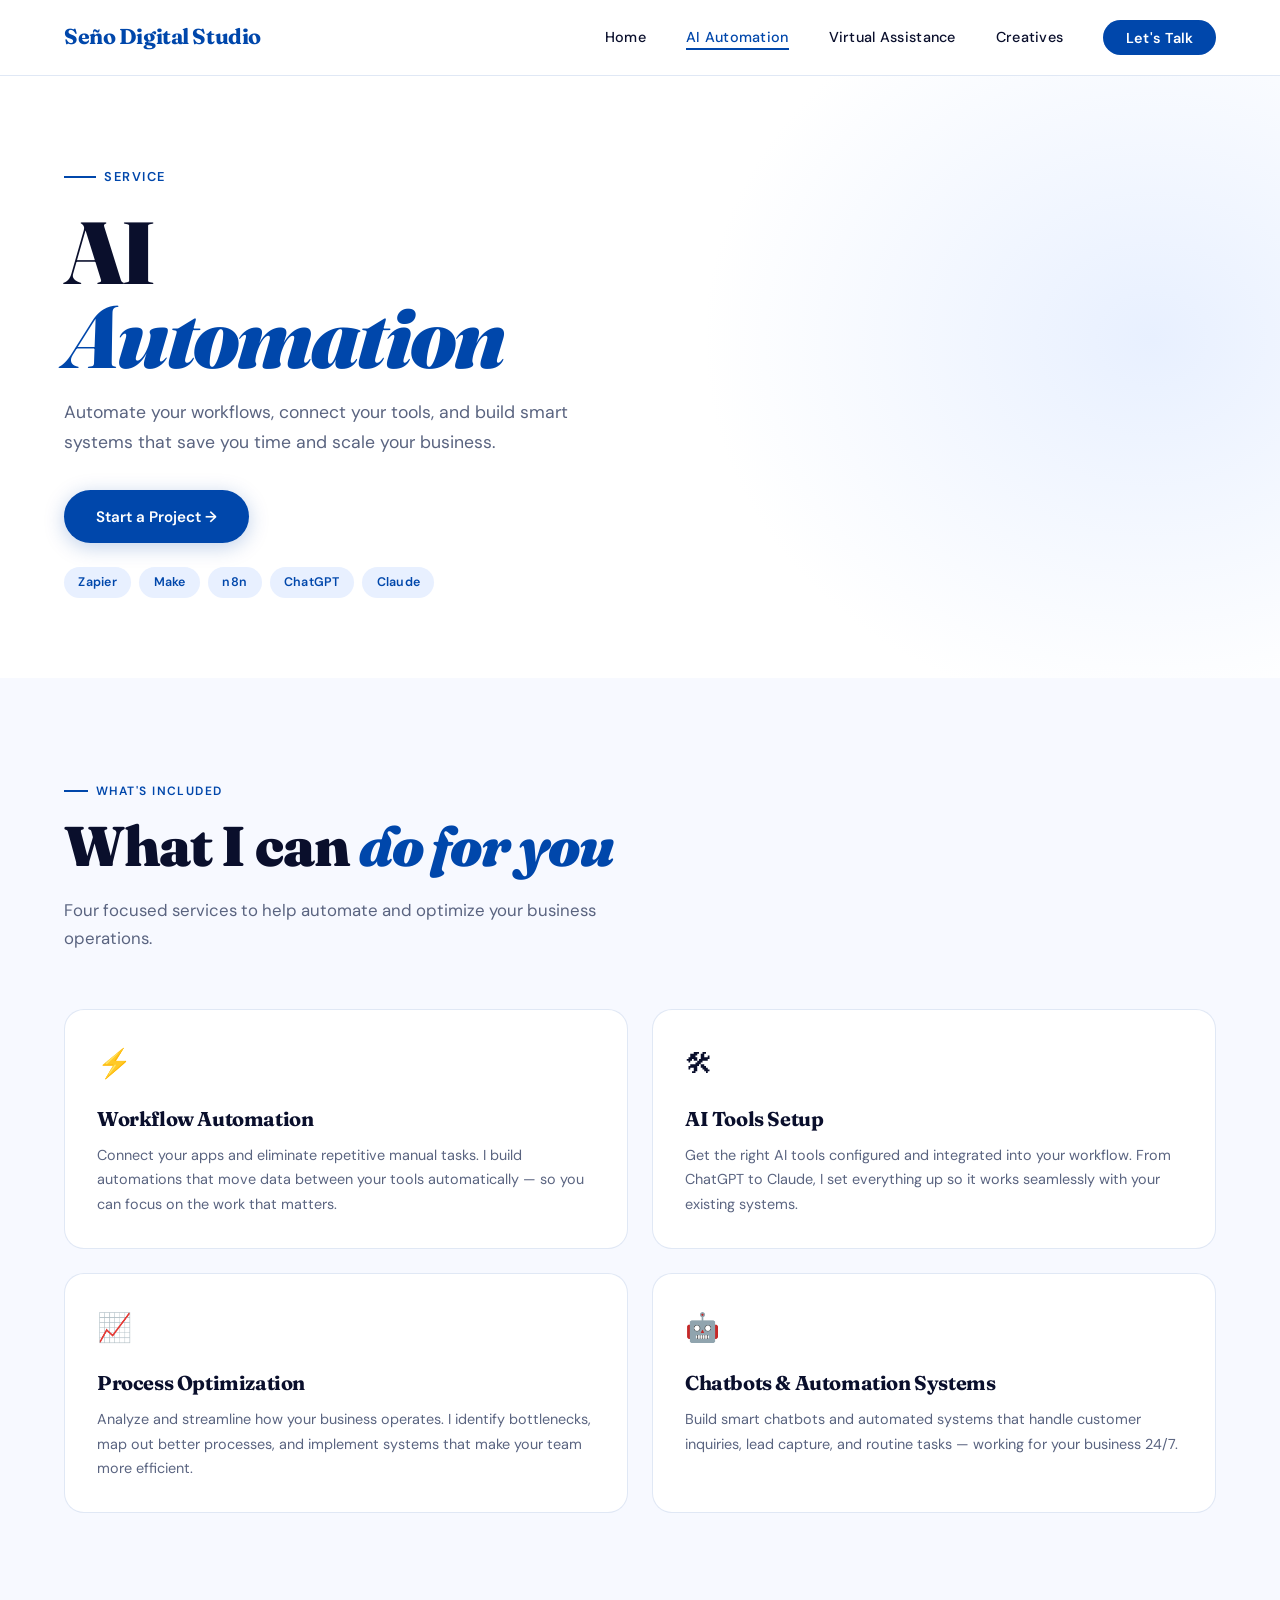
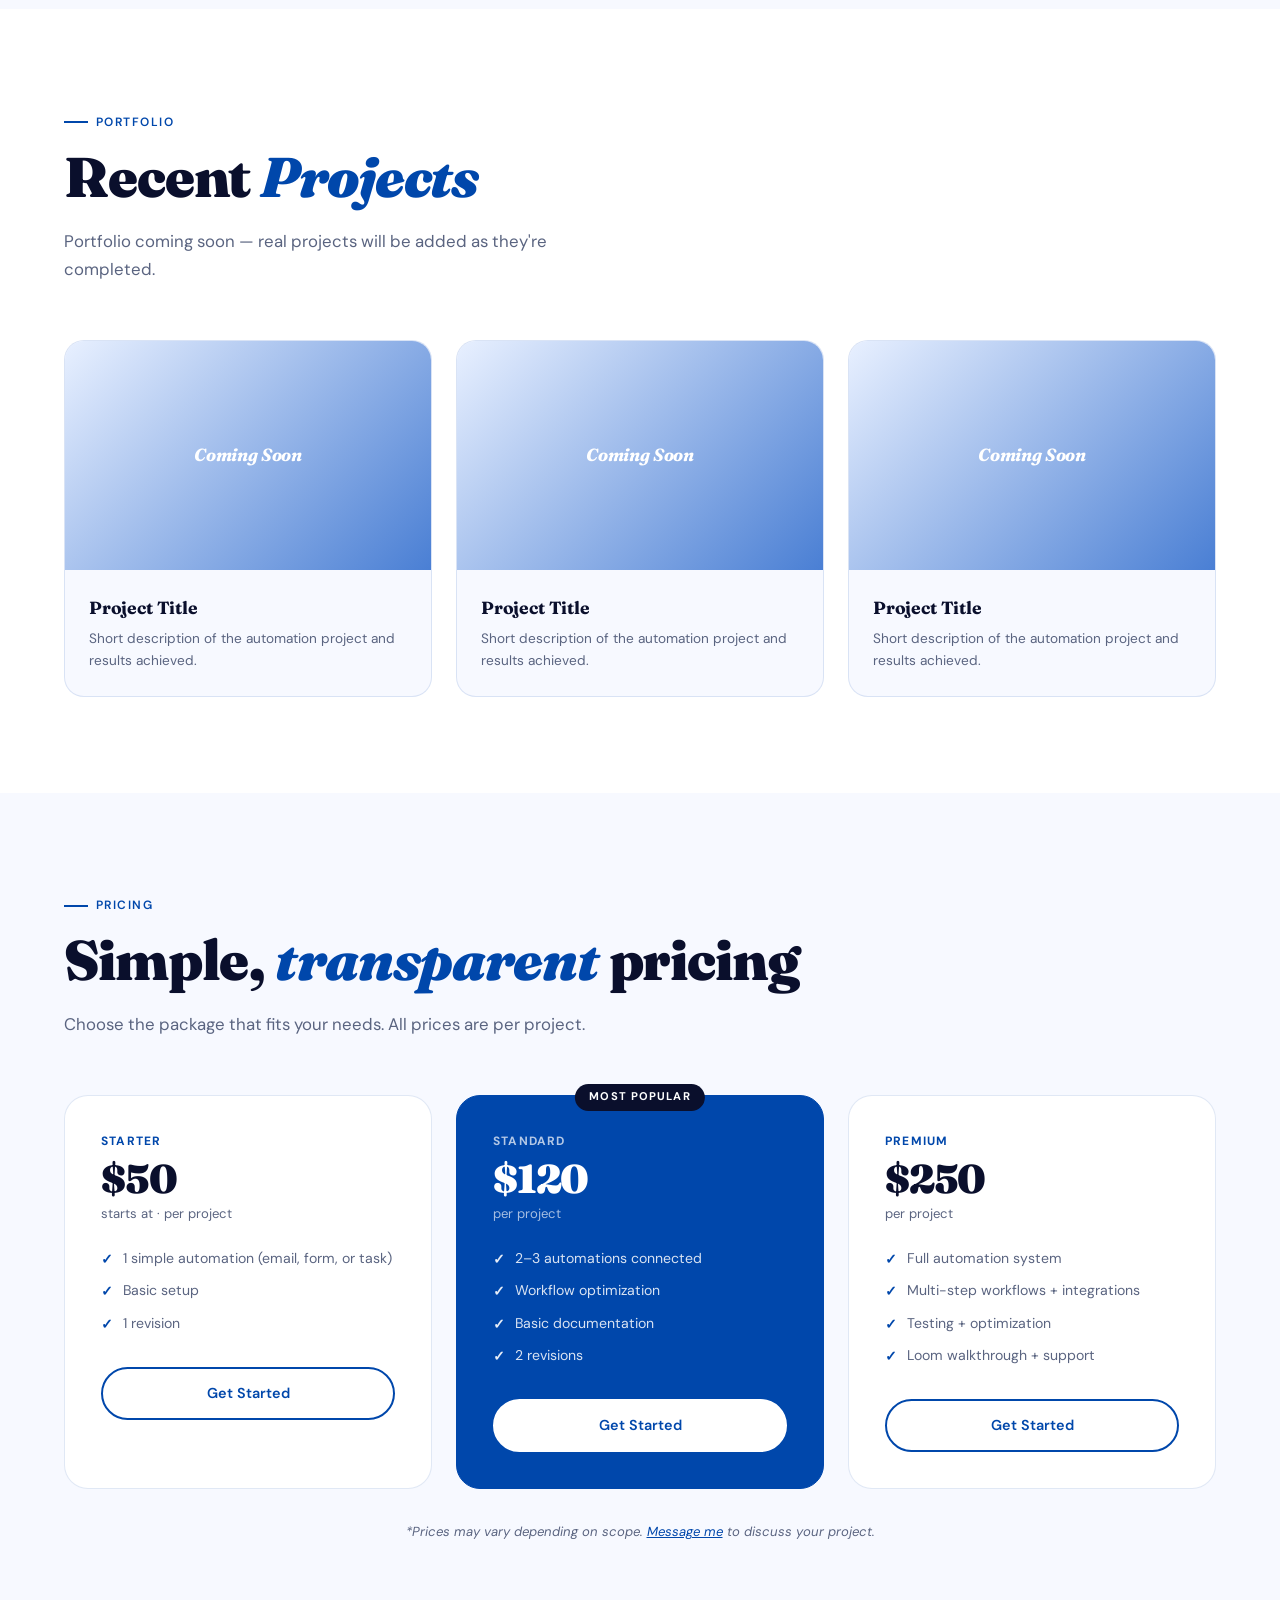
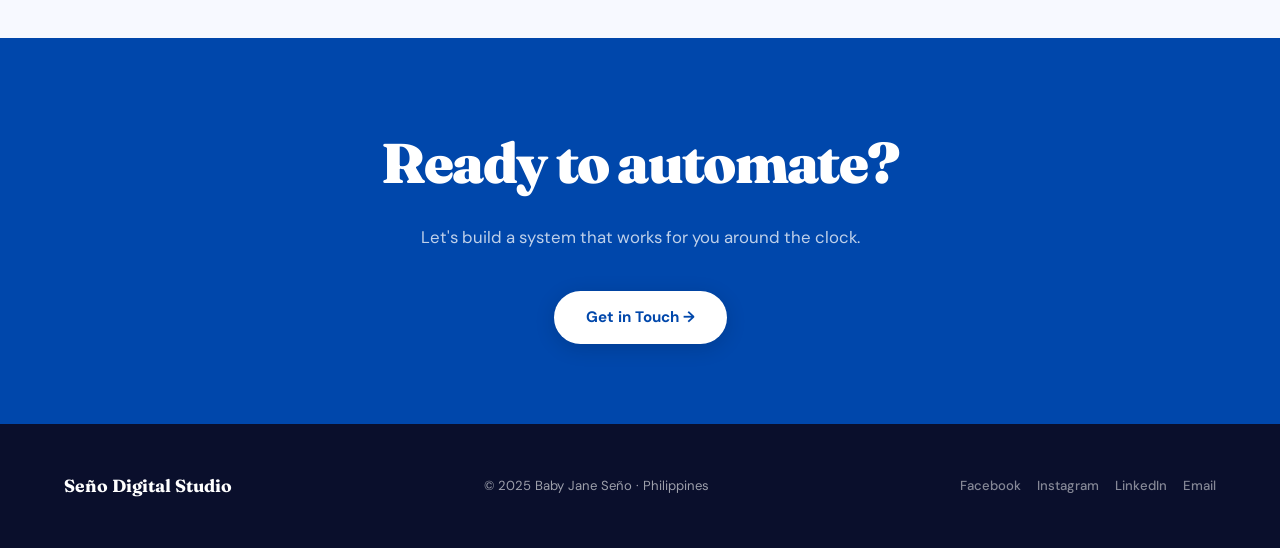
==== ai-automation.html @ 4d5206e4 "Update ai-automation.html" ====
<!DOCTYPE html>
<html lang="en">
<head>
  <meta charset="UTF-8" />
  <meta name="viewport" content="width=device-width, initial-scale=1.0" />
  <title>AI Automation — Seño Digital Studio</title>
  <meta name="description" content="AI Automation services: workflow automation, AI tools setup, process optimization, and chatbots. Starts at $50.">
  <link rel="stylesheet" href="styles.css" />
</head>
<body>

<nav>
  <a href="index.html" class="nav-logo">Seño Digital Studio</a>
  <ul class="nav-links">
    <li><a href="/portfolio/index.html">Home</a></li>
    <li><a href="ai-automation.html">AI Automation</a></li>
    <li><a href="virtual-assistance.html">Virtual Assistance</a></li>
    <li><a href="creatives.html">Creatives</a></li>
    <li><a href="contact.html" class="nav-cta">Let's Talk</a></li>
  </ul>
  <button class="hamburger" aria-label="Menu"><span></span><span></span><span></span></button>
</nav>
<div class="mobile-menu">
  <a href="index.html">Home</a>
  <a href="ai-automation.html">AI Automation</a>
  <a href="virtual-assistance.html">Virtual Assistance</a>
  <a href="creatives.html">Creatives</a>
  <a href="contact.html" class="nav-cta">Let's Talk</a>
</div>

<!-- HERO -->
<section class="page-hero">
  <div class="page-hero-bg"></div>
  <div class="page-hero-content">
    <div class="hero-eyebrow">Service</div>
    <h1>AI<br><em>Automation</em></h1>
    <p>Automate your workflows, connect your tools, and build smart systems that save you time and scale your business.</p>
    <a href="contact.html" class="btn-primary">Start a Project →</a>
    <div class="tool-badges">
      <span class="tool-badge">Zapier</span>
      <span class="tool-badge">Make</span>
      <span class="tool-badge">n8n</span>
      <span class="tool-badge">ChatGPT</span>
      <span class="tool-badge">Claude</span>
    </div>
  </div>
</section>

<!-- SUB-SERVICES -->
<section style="background: var(--off-white);">
  <div class="section-label reveal">What's Included</div>
  <h2 class="section-title reveal">What I can <em>do for you</em></h2>
  <p class="section-sub reveal">Four focused services to help automate and optimize your business operations.</p>
  <div class="sub-services-grid">
    <div class="sub-card reveal" data-delay="0">
      <div class="sub-card-icon">⚡</div>
      <h3>Workflow Automation</h3>
      <p>Connect your apps and eliminate repetitive manual tasks. I build automations that move data between your tools automatically — so you can focus on the work that matters.</p>
    </div>
    <div class="sub-card reveal" data-delay="100">
      <div class="sub-card-icon">🛠</div>
      <h3>AI Tools Setup</h3>
      <p>Get the right AI tools configured and integrated into your workflow. From ChatGPT to Claude, I set everything up so it works seamlessly with your existing systems.</p>
    </div>
    <div class="sub-card reveal" data-delay="150">
      <div class="sub-card-icon">📈</div>
      <h3>Process Optimization</h3>
      <p>Analyze and streamline how your business operates. I identify bottlenecks, map out better processes, and implement systems that make your team more efficient.</p>
    </div>
    <div class="sub-card reveal" data-delay="200">
      <div class="sub-card-icon">🤖</div>
      <h3>Chatbots & Automation Systems</h3>
      <p>Build smart chatbots and automated systems that handle customer inquiries, lead capture, and routine tasks — working for your business 24/7.</p>
    </div>
  </div>
</section>

<!-- PORTFOLIO -->
<section>
  <div class="section-label reveal">Portfolio</div>
  <h2 class="section-title reveal">Recent <em>Projects</em></h2>
  <p class="section-sub reveal">Portfolio coming soon — real projects will be added as they're completed.</p>
  <div class="portfolio-grid">
    <div class="portfolio-card reveal" data-delay="0">
      <div class="portfolio-thumb">Coming Soon</div>
      <div class="portfolio-info">
        <h4>Project Title</h4>
        <p>Short description of the automation project and results achieved.</p>
      </div>
    </div>
    <div class="portfolio-card reveal" data-delay="100">
      <div class="portfolio-thumb">Coming Soon</div>
      <div class="portfolio-info">
        <h4>Project Title</h4>
        <p>Short description of the automation project and results achieved.</p>
      </div>
    </div>
    <div class="portfolio-card reveal" data-delay="200">
      <div class="portfolio-thumb">Coming Soon</div>
      <div class="portfolio-info">
        <h4>Project Title</h4>
        <p>Short description of the automation project and results achieved.</p>
      </div>
    </div>
  </div>
</section>

<!-- PRICING -->
<section class="pricing">
  <div class="section-label reveal">Pricing</div>
  <h2 class="section-title reveal">Simple, <em>transparent</em> pricing</h2>
  <p class="section-sub reveal">Choose the package that fits your needs. All prices are per project.</p>
  <div class="pricing-grid">
    <div class="pricing-card reveal" data-delay="0">
      <div class="pricing-tier">Starter</div>
      <div class="pricing-price">$50</div>
      <div class="pricing-unit">starts at · per project</div>
      <ul class="pricing-features">
        <li>1 simple automation (email, form, or task)</li>
        <li>Basic setup</li>
        <li>1 revision</li>
      </ul>
      <a href="contact.html" class="pricing-cta">Get Started</a>
    </div>
    <div class="pricing-card featured reveal" data-delay="100">
      <div class="pricing-badge">Most Popular</div>
      <div class="pricing-tier">Standard</div>
      <div class="pricing-price">$120</div>
      <div class="pricing-unit">per project</div>
      <ul class="pricing-features">
        <li>2–3 automations connected</li>
        <li>Workflow optimization</li>
        <li>Basic documentation</li>
        <li>2 revisions</li>
      </ul>
      <a href="contact.html" class="pricing-cta">Get Started</a>
    </div>
    <div class="pricing-card reveal" data-delay="200">
      <div class="pricing-tier">Premium</div>
      <div class="pricing-price">$250</div>
      <div class="pricing-unit">per project</div>
      <ul class="pricing-features">
        <li>Full automation system</li>
        <li>Multi-step workflows + integrations</li>
        <li>Testing + optimization</li>
        <li>Loom walkthrough + support</li>
      </ul>
      <a href="contact.html" class="pricing-cta">Get Started</a>
    </div>
  </div>
  <p class="pricing-note">*Prices may vary depending on scope. <a href="contact.html" style="color:var(--cobalt);">Message me</a> to discuss your project.</p>
</section>

<!-- CTA -->
<div class="cta-band">
  <h2>Ready to automate?</h2>
  <p>Let's build a system that works for you around the clock.</p>
  <a href="contact.html" class="btn-white">Get in Touch →</a>
</div>

<footer>
  <a href="index.html" class="footer-logo">Seño Digital Studio</a>
  <span class="footer-copy">© 2025 Baby Jane Seño · Philippines</span>
  <div class="footer-socials">
    <a href="https://www.facebook.com/profile.php?id=61582298600298" target="_blank">Facebook</a>
    <a href="https://www.instagram.com/enaj.freelancer" target="_blank">Instagram</a>
    <a href="https://www.linkedin.com/in/babyjaneseno" target="_blank">LinkedIn</a>
    <a href="mailto:enaj.freelance@gmail.com">Email</a>
  </div>
</footer>

<script src="main.js"></script>
</body>
</html>
---- styles.css ----
@import url('https://fonts.googleapis.com/css2?family=Fraunces:ital,opsz,wght@0,9..144,300;0,9..144,700;0,9..144,900;1,9..144,300;1,9..144,700&family=DM+Sans:wght@300;400;500;600&display=swap');

:root {
  --cobalt: #0047AB;
  --cobalt-dark: #003380;
  --cobalt-deeper: #002060;
  --cobalt-light: #e8f0ff;
  --cobalt-mid: #4a7fd4;
  --white: #ffffff;
  --off-white: #f7f9ff;
  --text-dark: #0a0f2c;
  --text-muted: #5a6480;
  --border: rgba(0, 71, 171, 0.12);
  --font-heading: 'Fraunces', serif;
  --font-body: 'DM Sans', sans-serif;
  --transition: 0.3s cubic-bezier(0.4, 0, 0.2, 1);
  --shadow: 0 4px 24px rgba(0, 71, 171, 0.10);
  --shadow-hover: 0 12px 40px rgba(0, 71, 171, 0.18);
}

*, *::before, *::after { box-sizing: border-box; margin: 0; padding: 0; }

html { scroll-behavior: smooth; }

body {
  font-family: var(--font-body);
  background: var(--white);
  color: var(--text-dark);
  line-height: 1.6;
  overflow-x: hidden;
}

/* ── NAV ── */
nav {
  position: fixed;
  top: 0; left: 0; right: 0;
  z-index: 100;
  display: flex;
  align-items: center;
  justify-content: space-between;
  padding: 1.25rem 5%;
  background: rgba(255,255,255,0.92);
  backdrop-filter: blur(12px);
  border-bottom: 1px solid var(--border);
  transition: var(--transition);
}

.nav-logo {
  font-family: var(--font-heading);
  font-size: 1.35rem;
  font-weight: 700;
  color: var(--cobalt);
  text-decoration: none;
  letter-spacing: -0.02em;
}

.nav-links {
  display: flex;
  gap: 2.5rem;
  list-style: none;
}

.nav-links a {
  font-size: 0.9rem;
  font-weight: 500;
  color: var(--text-dark);
  text-decoration: none;
  letter-spacing: 0.02em;
  transition: color var(--transition);
  position: relative;
}

.nav-links a::after {
  content: '';
  position: absolute;
  bottom: -4px; left: 0;
  width: 0; height: 2px;
  background: var(--cobalt);
  transition: width var(--transition);
}

.nav-links a:hover { color: var(--cobalt); }
.nav-links a:hover::after { width: 100%; }
.nav-links a.active { color: var(--cobalt); }
.nav-links a.active::after { width: 100%; }

.nav-cta {
  background: var(--cobalt);
  color: var(--white) !important;
  padding: 0.55rem 1.4rem;
  border-radius: 100px;
  font-weight: 600 !important;
  transition: background var(--transition), transform var(--transition) !important;
}
.nav-cta::after { display: none !important; }
.nav-cta:hover { background: var(--cobalt-dark) !important; transform: translateY(-1px); }

/* Hamburger */
.hamburger {
  display: none;
  flex-direction: column;
  gap: 5px;
  cursor: pointer;
  padding: 4px;
  background: none;
  border: none;
}
.hamburger span {
  display: block;
  width: 24px; height: 2px;
  background: var(--text-dark);
  border-radius: 2px;
  transition: var(--transition);
}
.hamburger.open span:nth-child(1) { transform: translateY(7px) rotate(45deg); }
.hamburger.open span:nth-child(2) { opacity: 0; }
.hamburger.open span:nth-child(3) { transform: translateY(-7px) rotate(-45deg); }

.mobile-menu {
  display: none;
  position: fixed;
  top: 72px; left: 0; right: 0;
  background: var(--white);
  border-bottom: 1px solid var(--border);
  padding: 1.5rem 5%;
  z-index: 99;
  flex-direction: column;
  gap: 1.25rem;
}
.mobile-menu.open { display: flex; }
.mobile-menu a {
  font-size: 1.05rem;
  font-weight: 500;
  color: var(--text-dark);
  text-decoration: none;
  padding: 0.5rem 0;
  border-bottom: 1px solid var(--border);
  transition: color var(--transition);
}
.mobile-menu a:hover { color: var(--cobalt); }
.mobile-menu a.nav-cta {
  background: var(--cobalt);
  color: var(--white);
  text-align: center;
  padding: 0.75rem;
  border-radius: 100px;
  border: none;
}

/* ── HERO ── */
.hero {
  min-height: 100vh;
  display: flex;
  align-items: center;
  padding: 8rem 5% 5rem;
  position: relative;
  overflow: hidden;
  background: var(--white);
}

.hero-bg {
  position: absolute;
  inset: 0;
  background:
    radial-gradient(ellipse 60% 50% at 80% 50%, var(--cobalt-light) 0%, transparent 70%),
    radial-gradient(ellipse 30% 40% at 10% 80%, rgba(0,71,171,0.06) 0%, transparent 60%);
  pointer-events: none;
}

.hero-content { position: relative; max-width: 780px; }

.hero-eyebrow {
  display: inline-flex;
  align-items: center;
  gap: 0.5rem;
  font-size: 0.8rem;
  font-weight: 600;
  letter-spacing: 0.12em;
  text-transform: uppercase;
  color: var(--cobalt);
  margin-bottom: 1.5rem;
}

.hero-eyebrow::before {
  content: '';
  display: block;
  width: 32px; height: 2px;
  background: var(--cobalt);
}

.hero h1 {
  font-family: var(--font-heading);
  font-size: clamp(3.2rem, 8vw, 6.5rem);
  font-weight: 900;
  line-height: 0.95;
  letter-spacing: -0.03em;
  color: var(--text-dark);
  margin-bottom: 1.5rem;
}

.hero h1 em {
  font-style: italic;
  color: var(--cobalt);
}

.hero-sub {
  font-size: clamp(1rem, 2vw, 1.2rem);
  color: var(--text-muted);
  max-width: 520px;
  margin-bottom: 2.5rem;
  line-height: 1.7;
  font-weight: 400;
}

.hero-actions { display: flex; gap: 1rem; flex-wrap: wrap; }

.btn-primary {
  display: inline-flex;
  align-items: center;
  gap: 0.5rem;
  background: var(--cobalt);
  color: var(--white);
  padding: 0.9rem 2rem;
  border-radius: 100px;
  font-weight: 600;
  font-size: 0.95rem;
  text-decoration: none;
  transition: background var(--transition), transform var(--transition), box-shadow var(--transition);
  box-shadow: 0 4px 20px rgba(0,71,171,0.25);
}
.btn-primary:hover { background: var(--cobalt-dark); transform: translateY(-2px); box-shadow: 0 8px 30px rgba(0,71,171,0.35); }

.btn-secondary {
  display: inline-flex;
  align-items: center;
  gap: 0.5rem;
  background: transparent;
  color: var(--cobalt);
  padding: 0.9rem 2rem;
  border-radius: 100px;
  font-weight: 600;
  font-size: 0.95rem;
  text-decoration: none;
  border: 2px solid var(--cobalt);
  transition: background var(--transition), color var(--transition), transform var(--transition);
}
.btn-secondary:hover { background: var(--cobalt); color: var(--white); transform: translateY(-2px); }

/* ── SECTIONS ── */
section { padding: 6rem 5%; }

.section-label {
  display: inline-flex;
  align-items: center;
  gap: 0.5rem;
  font-size: 0.75rem;
  font-weight: 600;
  letter-spacing: 0.12em;
  text-transform: uppercase;
  color: var(--cobalt);
  margin-bottom: 1rem;
}
.section-label::before {
  content: '';
  display: block;
  width: 24px; height: 2px;
  background: var(--cobalt);
}

.section-title {
  font-family: var(--font-heading);
  font-size: clamp(2rem, 5vw, 3.5rem);
  font-weight: 900;
  line-height: 1.05;
  letter-spacing: -0.02em;
  color: var(--text-dark);
  margin-bottom: 1.25rem;
}

.section-title em { font-style: italic; color: var(--cobalt); }

.section-sub {
  font-size: 1.05rem;
  color: var(--text-muted);
  max-width: 560px;
  line-height: 1.7;
  margin-bottom: 3.5rem;
}

/* ── ABOUT ── */
.about { background: var(--off-white); }

.about-grid {
  display: grid;
  grid-template-columns: 1fr 1.5fr;
  gap: 5rem;
  align-items: center;
}

.about-photo {
  position: relative;
}

.about-photo-frame {
  width: 100%;
  aspect-ratio: 3/4;
  background: var(--cobalt-light);
  border-radius: 2rem;
  overflow: hidden;
  position: relative;
}

.about-photo-frame img {
  width: 100%; height: 100%;
  object-fit: cover;
}

.about-photo-placeholder {
  width: 100%; height: 100%;
  display: flex;
  flex-direction: column;
  align-items: center;
  justify-content: center;
  color: var(--cobalt);
  gap: 1rem;
}

.about-photo-placeholder svg { opacity: 0.4; }

.about-photo-accent {
  position: absolute;
  bottom: -1.5rem; right: -1.5rem;
  width: 120px; height: 120px;
  background: var(--cobalt);
  border-radius: 1.5rem;
  display: flex;
  align-items: center;
  justify-content: center;
  color: var(--white);
  font-family: var(--font-heading);
  font-size: 0.8rem;
  font-weight: 700;
  text-align: center;
  line-height: 1.3;
  padding: 1rem;
}

.about-bio {
  font-size: 1.05rem;
  color: var(--text-muted);
  line-height: 1.8;
  margin-bottom: 2rem;
}

.about-tags {
  display: flex;
  flex-wrap: wrap;
  gap: 0.6rem;
  margin-bottom: 2.5rem;
}

.tag {
  background: var(--white);
  border: 1px solid var(--border);
  color: var(--cobalt);
  font-size: 0.8rem;
  font-weight: 600;
  padding: 0.4rem 1rem;
  border-radius: 100px;
  letter-spacing: 0.02em;
}

.about-location {
  display: flex;
  align-items: center;
  gap: 0.5rem;
  font-size: 0.9rem;
  color: var(--text-muted);
  font-weight: 500;
}

/* ── SERVICES ── */
.services-grid {
  display: grid;
  grid-template-columns: repeat(3, 1fr);
  gap: 2rem;
}

.service-card {
  background: var(--white);
  border: 1px solid var(--border);
  border-radius: 1.5rem;
  padding: 2.5rem;
  text-decoration: none;
  color: inherit;
  transition: transform var(--transition), box-shadow var(--transition), border-color var(--transition);
  position: relative;
  overflow: hidden;
  display: block;
}

.service-card::before {
  content: '';
  position: absolute;
  top: 0; left: 0; right: 0;
  height: 4px;
  background: var(--cobalt);
  transform: scaleX(0);
  transform-origin: left;
  transition: transform var(--transition);
}

.service-card:hover {
  transform: translateY(-6px);
  box-shadow: var(--shadow-hover);
  border-color: rgba(0,71,171,0.2);
}

.service-card:hover::before { transform: scaleX(1); }

.service-icon {
  width: 56px; height: 56px;
  background: var(--cobalt-light);
  border-radius: 1rem;
  display: flex;
  align-items: center;
  justify-content: center;
  margin-bottom: 1.5rem;
  font-size: 1.5rem;
}

.service-card h3 {
  font-family: var(--font-heading);
  font-size: 1.5rem;
  font-weight: 700;
  color: var(--text-dark);
  margin-bottom: 0.75rem;
  letter-spacing: -0.02em;
}

.service-card p {
  font-size: 0.92rem;
  color: var(--text-muted);
  line-height: 1.7;
  margin-bottom: 1.5rem;
}

.service-sub-tags {
  display: flex;
  flex-wrap: wrap;
  gap: 0.4rem;
  margin-bottom: 1.5rem;
}

.sub-tag {
  background: var(--off-white);
  color: var(--text-muted);
  font-size: 0.75rem;
  font-weight: 500;
  padding: 0.3rem 0.75rem;
  border-radius: 100px;
  border: 1px solid var(--border);
}

.service-link {
  display: inline-flex;
  align-items: center;
  gap: 0.4rem;
  color: var(--cobalt);
  font-weight: 600;
  font-size: 0.9rem;
  transition: gap var(--transition);
}
.service-card:hover .service-link { gap: 0.75rem; }

/* ── TOOLS ── */
.tools { background: var(--off-white); }

.tools-marquee-wrapper {
  overflow: hidden;
  position: relative;
  padding: 1rem 0;
}

.tools-marquee-wrapper::before,
.tools-marquee-wrapper::after {
  content: '';
  position: absolute;
  top: 0; bottom: 0;
  width: 100px;
  z-index: 2;
}
.tools-marquee-wrapper::before { left: 0; background: linear-gradient(to right, var(--off-white), transparent); }
.tools-marquee-wrapper::after { right: 0; background: linear-gradient(to left, var(--off-white), transparent); }

.tools-marquee {
  display: flex;
  gap: 1.5rem;
  animation: marquee 30s linear infinite;
  width: max-content;
}

.tools-marquee:hover { animation-play-state: paused; }

@keyframes marquee {
  from { transform: translateX(0); }
  to { transform: translateX(-50%); }
}

.tool-pill {
  display: flex;
  align-items: center;
  gap: 0.5rem;
  background: var(--white);
  border: 1px solid var(--border);
  border-radius: 100px;
  padding: 0.6rem 1.25rem;
  font-size: 0.85rem;
  font-weight: 600;
  color: var(--text-dark);
  white-space: nowrap;
  transition: border-color var(--transition), color var(--transition);
}

/* ── PORTFOLIO ── */
.portfolio-grid {
  display: grid;
  grid-template-columns: repeat(3, 1fr);
  gap: 1.5rem;
}

.portfolio-card {
  background: var(--off-white);
  border: 1px solid var(--border);
  border-radius: 1.25rem;
  overflow: hidden;
  transition: transform var(--transition), box-shadow var(--transition);
}

.portfolio-card:hover { transform: translateY(-4px); box-shadow: var(--shadow-hover); }

.portfolio-thumb {
  aspect-ratio: 16/10;
  background: linear-gradient(135deg, var(--cobalt-light), var(--cobalt-mid));
  display: flex;
  align-items: center;
  justify-content: center;
  color: var(--white);
  font-family: var(--font-heading);
  font-size: 1.1rem;
  font-style: italic;
  font-weight: 700;
  letter-spacing: -0.01em;
}

.portfolio-info { padding: 1.5rem; }

.portfolio-info h4 {
  font-family: var(--font-heading);
  font-size: 1.1rem;
  font-weight: 700;
  margin-bottom: 0.4rem;
  letter-spacing: -0.01em;
}

.portfolio-info p {
  font-size: 0.85rem;
  color: var(--text-muted);
  line-height: 1.6;
}

/* ── PRICING ── */
.pricing { background: var(--off-white); }

.pricing-grid {
  display: grid;
  grid-template-columns: repeat(3, 1fr);
  gap: 1.5rem;
}

.pricing-card {
  background: var(--white);
  border: 1px solid var(--border);
  border-radius: 1.5rem;
  padding: 2.25rem;
  position: relative;
  transition: transform var(--transition), box-shadow var(--transition);
}

.pricing-card:hover { transform: translateY(-4px); box-shadow: var(--shadow-hover); }

.pricing-card.featured {
  background: var(--cobalt);
  border-color: var(--cobalt);
  color: var(--white);
}

.pricing-badge {
  position: absolute;
  top: -12px; left: 50%;
  transform: translateX(-50%);
  background: var(--text-dark);
  color: var(--white);
  font-size: 0.7rem;
  font-weight: 700;
  letter-spacing: 0.1em;
  text-transform: uppercase;
  padding: 0.3rem 0.9rem;
  border-radius: 100px;
}

.pricing-tier {
  font-size: 0.75rem;
  font-weight: 700;
  letter-spacing: 0.1em;
  text-transform: uppercase;
  color: var(--cobalt);
  margin-bottom: 0.5rem;
}

.pricing-card.featured .pricing-tier { color: rgba(255,255,255,0.7); }

.pricing-price {
  font-family: var(--font-heading);
  font-size: 2.5rem;
  font-weight: 900;
  letter-spacing: -0.03em;
  color: var(--text-dark);
  margin-bottom: 0.25rem;
  line-height: 1;
}

.pricing-card.featured .pricing-price { color: var(--white); }

.pricing-unit {
  font-size: 0.82rem;
  color: var(--text-muted);
  margin-bottom: 1.5rem;
}

.pricing-card.featured .pricing-unit { color: rgba(255,255,255,0.65); }

.pricing-features {
  list-style: none;
  display: flex;
  flex-direction: column;
  gap: 0.65rem;
  margin-bottom: 2rem;
}

.pricing-features li {
  display: flex;
  align-items: flex-start;
  gap: 0.6rem;
  font-size: 0.88rem;
  color: var(--text-muted);
  line-height: 1.5;
}

.pricing-card.featured .pricing-features li { color: rgba(255,255,255,0.85); }

.pricing-features li::before {
  content: '✓';
  color: var(--cobalt);
  font-weight: 700;
  flex-shrink: 0;
  margin-top: 1px;
}

.pricing-card.featured .pricing-features li::before { color: rgba(255,255,255,0.9); }

.pricing-cta {
  display: block;
  text-align: center;
  padding: 0.8rem;
  border-radius: 100px;
  font-weight: 600;
  font-size: 0.9rem;
  text-decoration: none;
  transition: var(--transition);
  border: 2px solid var(--cobalt);
  color: var(--cobalt);
  background: transparent;
}

.pricing-cta:hover { background: var(--cobalt); color: var(--white); }

.pricing-card.featured .pricing-cta {
  background: var(--white);
  color: var(--cobalt);
  border-color: var(--white);
}

.pricing-card.featured .pricing-cta:hover { background: rgba(255,255,255,0.9); }

.pricing-note {
  text-align: center;
  font-size: 0.82rem;
  color: var(--text-muted);
  margin-top: 2rem;
  font-style: italic;
}

/* ── SERVICE PAGE HERO ── */
.page-hero {
  padding: 10rem 5% 5rem;
  background: var(--white);
  position: relative;
  overflow: hidden;
}

.page-hero-bg {
  position: absolute;
  inset: 0;
  background: radial-gradient(ellipse 50% 80% at 90% 50%, var(--cobalt-light) 0%, transparent 70%);
  pointer-events: none;
}

.page-hero-content { position: relative; max-width: 700px; }

.page-hero h1 {
  font-family: var(--font-heading);
  font-size: clamp(2.8rem, 7vw, 5.5rem);
  font-weight: 900;
  line-height: 0.95;
  letter-spacing: -0.03em;
  color: var(--text-dark);
  margin-bottom: 1.25rem;
}

.page-hero h1 em { font-style: italic; color: var(--cobalt); }

.page-hero p {
  font-size: 1.1rem;
  color: var(--text-muted);
  max-width: 520px;
  line-height: 1.7;
  margin-bottom: 2rem;
}

.tool-badges {
  display: flex;
  flex-wrap: wrap;
  gap: 0.5rem;
  margin-top: 1.5rem;
}

.tool-badge {
  background: var(--cobalt-light);
  color: var(--cobalt);
  font-size: 0.78rem;
  font-weight: 600;
  padding: 0.35rem 0.9rem;
  border-radius: 100px;
  letter-spacing: 0.02em;
}

/* ── SUB SERVICES ── */
.sub-services-grid {
  display: grid;
  grid-template-columns: repeat(2, 1fr);
  gap: 1.5rem;
}

.sub-card {
  background: var(--white);
  border: 1px solid var(--border);
  border-radius: 1.25rem;
  padding: 2rem;
  transition: transform var(--transition), box-shadow var(--transition);
}

.sub-card:hover { transform: translateY(-4px); box-shadow: var(--shadow); }

.sub-card-icon {
  font-size: 1.75rem;
  margin-bottom: 1rem;
}

.sub-card h3 {
  font-family: var(--font-heading);
  font-size: 1.25rem;
  font-weight: 700;
  letter-spacing: -0.02em;
  margin-bottom: 0.5rem;
}

.sub-card p {
  font-size: 0.9rem;
  color: var(--text-muted);
  line-height: 1.7;
}

/* ── CONTACT ── */
.contact-grid {
  display: grid;
  grid-template-columns: 1fr 1fr;
  gap: 5rem;
  align-items: start;
}

.contact-info-list {
  list-style: none;
  display: flex;
  flex-direction: column;
  gap: 1.25rem;
  margin: 2rem 0;
}

.contact-info-list li a {
  display: flex;
  align-items: center;
  gap: 0.75rem;
  color: var(--text-dark);
  text-decoration: none;
  font-size: 0.95rem;
  font-weight: 500;
  transition: color var(--transition);
}

.contact-info-list li a:hover { color: var(--cobalt); }

.contact-icon {
  width: 40px; height: 40px;
  background: var(--cobalt-light);
  border-radius: 0.75rem;
  display: flex;
  align-items: center;
  justify-content: center;
  font-size: 1rem;
  flex-shrink: 0;
}

.contact-form {
  background: var(--off-white);
  border: 1px solid var(--border);
  border-radius: 1.5rem;
  padding: 2.5rem;
}

.form-group {
  margin-bottom: 1.25rem;
}

.form-group label {
  display: block;
  font-size: 0.82rem;
  font-weight: 600;
  color: var(--text-dark);
  margin-bottom: 0.4rem;
  letter-spacing: 0.02em;
}

.form-group input,
.form-group select,
.form-group textarea {
  width: 100%;
  padding: 0.8rem 1rem;
  border: 1.5px solid var(--border);
  border-radius: 0.75rem;
  font-family: var(--font-body);
  font-size: 0.92rem;
  color: var(--text-dark);
  background: var(--white);
  transition: border-color var(--transition);
  outline: none;
  appearance: none;
}

.form-group input:focus,
.form-group select:focus,
.form-group textarea:focus { border-color: var(--cobalt); }

.form-group textarea { resize: vertical; min-height: 120px; }

.form-submit {
  width: 100%;
  padding: 0.9rem;
  background: var(--cobalt);
  color: var(--white);
  font-family: var(--font-body);
  font-size: 0.95rem;
  font-weight: 600;
  border: none;
  border-radius: 100px;
  cursor: pointer;
  transition: background var(--transition), transform var(--transition);
}

.form-submit:hover { background: var(--cobalt-dark); transform: translateY(-1px); }

/* ── CTA BAND ── */
.cta-band {
  background: var(--cobalt);
  padding: 5rem 5%;
  text-align: center;
}

.cta-band h2 {
  font-family: var(--font-heading);
  font-size: clamp(2rem, 5vw, 3.5rem);
  font-weight: 900;
  color: var(--white);
  letter-spacing: -0.03em;
  margin-bottom: 1rem;
}

.cta-band p {
  color: rgba(255,255,255,0.75);
  font-size: 1.05rem;
  margin-bottom: 2.5rem;
}

.btn-white {
  display: inline-flex;
  align-items: center;
  gap: 0.5rem;
  background: var(--white);
  color: var(--cobalt);
  padding: 0.9rem 2rem;
  border-radius: 100px;
  font-weight: 700;
  font-size: 0.95rem;
  text-decoration: none;
  transition: transform var(--transition), box-shadow var(--transition);
  box-shadow: 0 4px 20px rgba(0,0,0,0.15);
}
.btn-white:hover { transform: translateY(-2px); box-shadow: 0 8px 30px rgba(0,0,0,0.2); }

/* ── FOOTER ── */
footer {
  background: var(--text-dark);
  color: rgba(255,255,255,0.6);
  padding: 3rem 5%;
  display: flex;
  align-items: center;
  justify-content: space-between;
  flex-wrap: wrap;
  gap: 1.5rem;
}

.footer-logo {
  font-family: var(--font-heading);
  font-size: 1.1rem;
  font-weight: 700;
  color: var(--white);
  text-decoration: none;
}

.footer-copy { font-size: 0.82rem; }

.footer-socials {
  display: flex;
  gap: 1rem;
}

.footer-socials a {
  color: rgba(255,255,255,0.5);
  text-decoration: none;
  font-size: 0.82rem;
  font-weight: 500;
  transition: color var(--transition);
}
.footer-socials a:hover { color: var(--white); }

/* ── RESPONSIVE ── */
@media (max-width: 900px) {
  .nav-links { display: none; }
  .hamburger { display: flex; }
  .about-grid { grid-template-columns: 1fr; gap: 3rem; }
  .about-photo { max-width: 320px; margin: 0 auto; }
  .services-grid { grid-template-columns: 1fr; }
  .pricing-grid { grid-template-columns: 1fr; }
  .portfolio-grid { grid-template-columns: 1fr 1fr; }
  .sub-services-grid { grid-template-columns: 1fr; }
  .contact-grid { grid-template-columns: 1fr; gap: 3rem; }
}

@media (max-width: 600px) {
  section { padding: 4rem 5%; }
  .hero { padding: 7rem 5% 4rem; }
  .page-hero { padding: 8rem 5% 4rem; }
  .portfolio-grid { grid-template-columns: 1fr; }
  footer { flex-direction: column; text-align: center; }
}

/* ── ANIMATIONS ── */
.reveal {
  opacity: 0;
  transform: translateY(24px);
  transition: opacity 0.6s ease, transform 0.6s ease;
}
.reveal.visible {
  opacity: 1;
  transform: translateY(0);
}
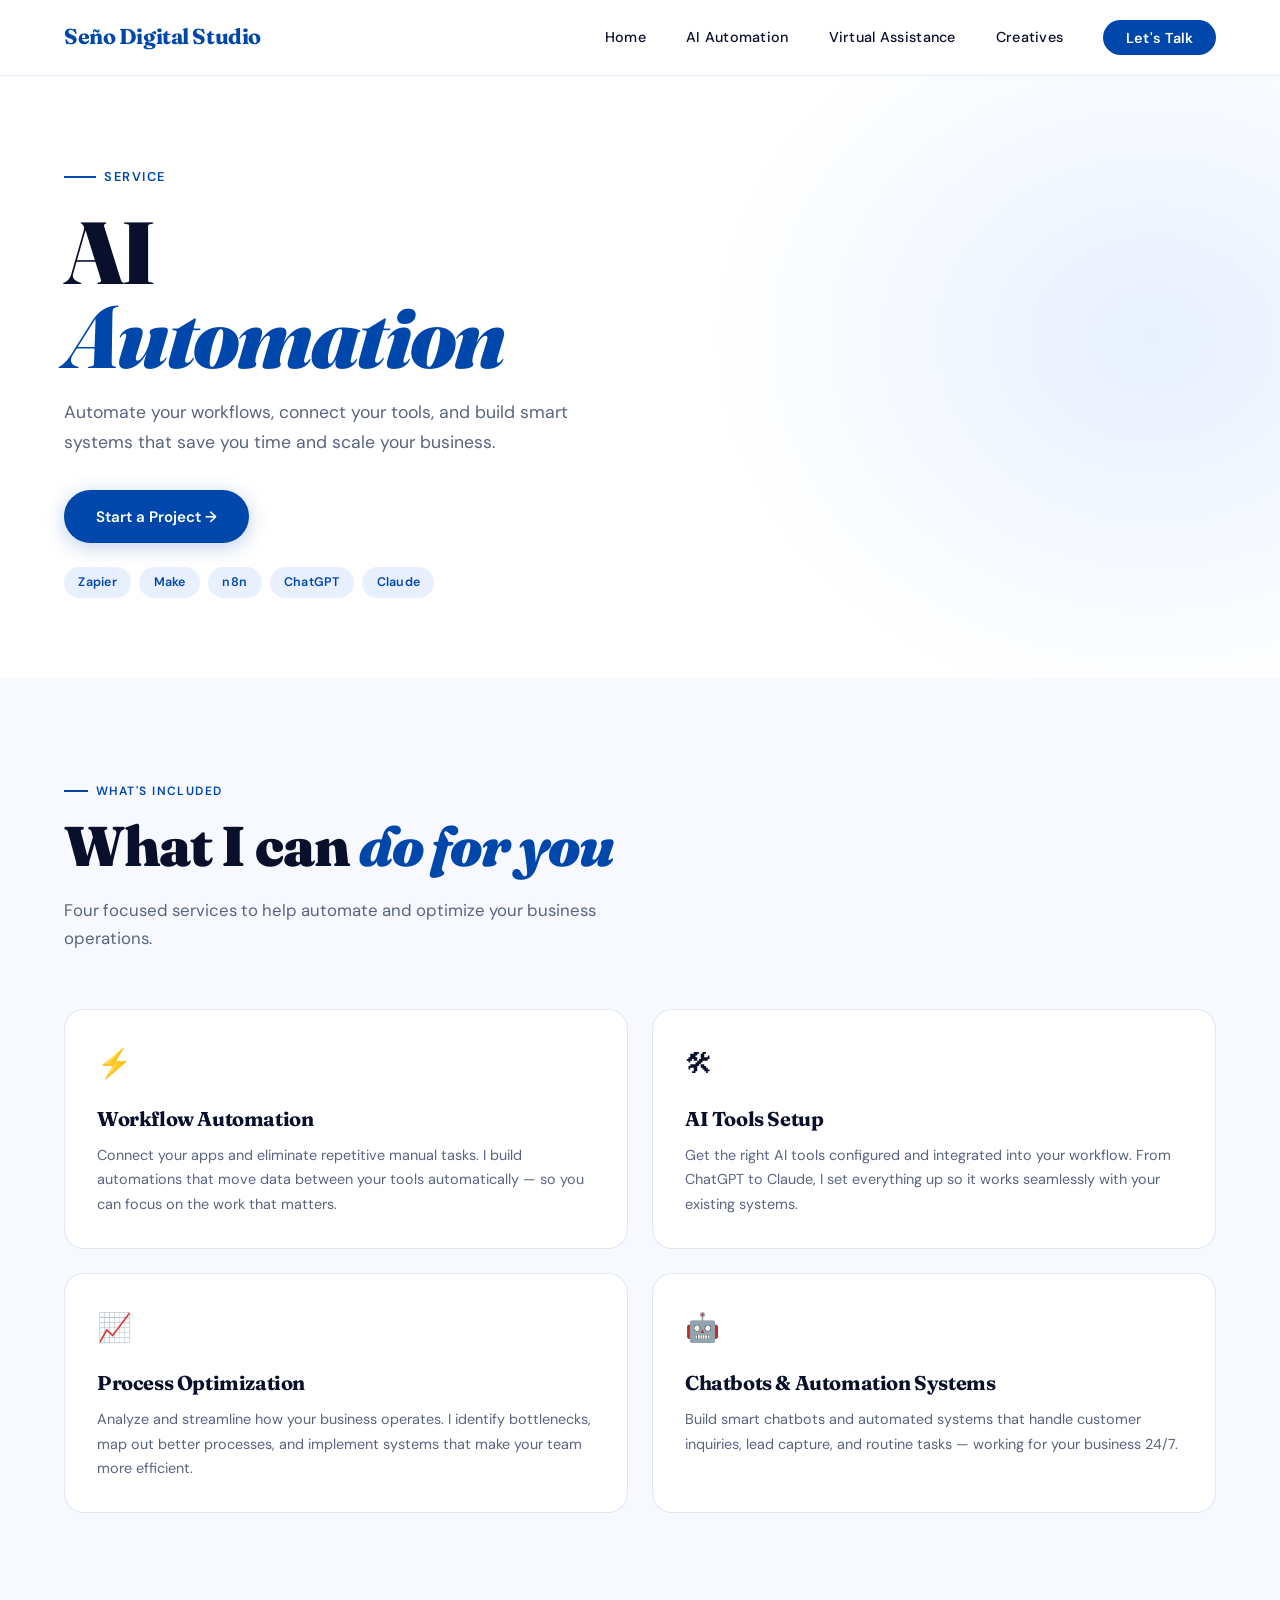
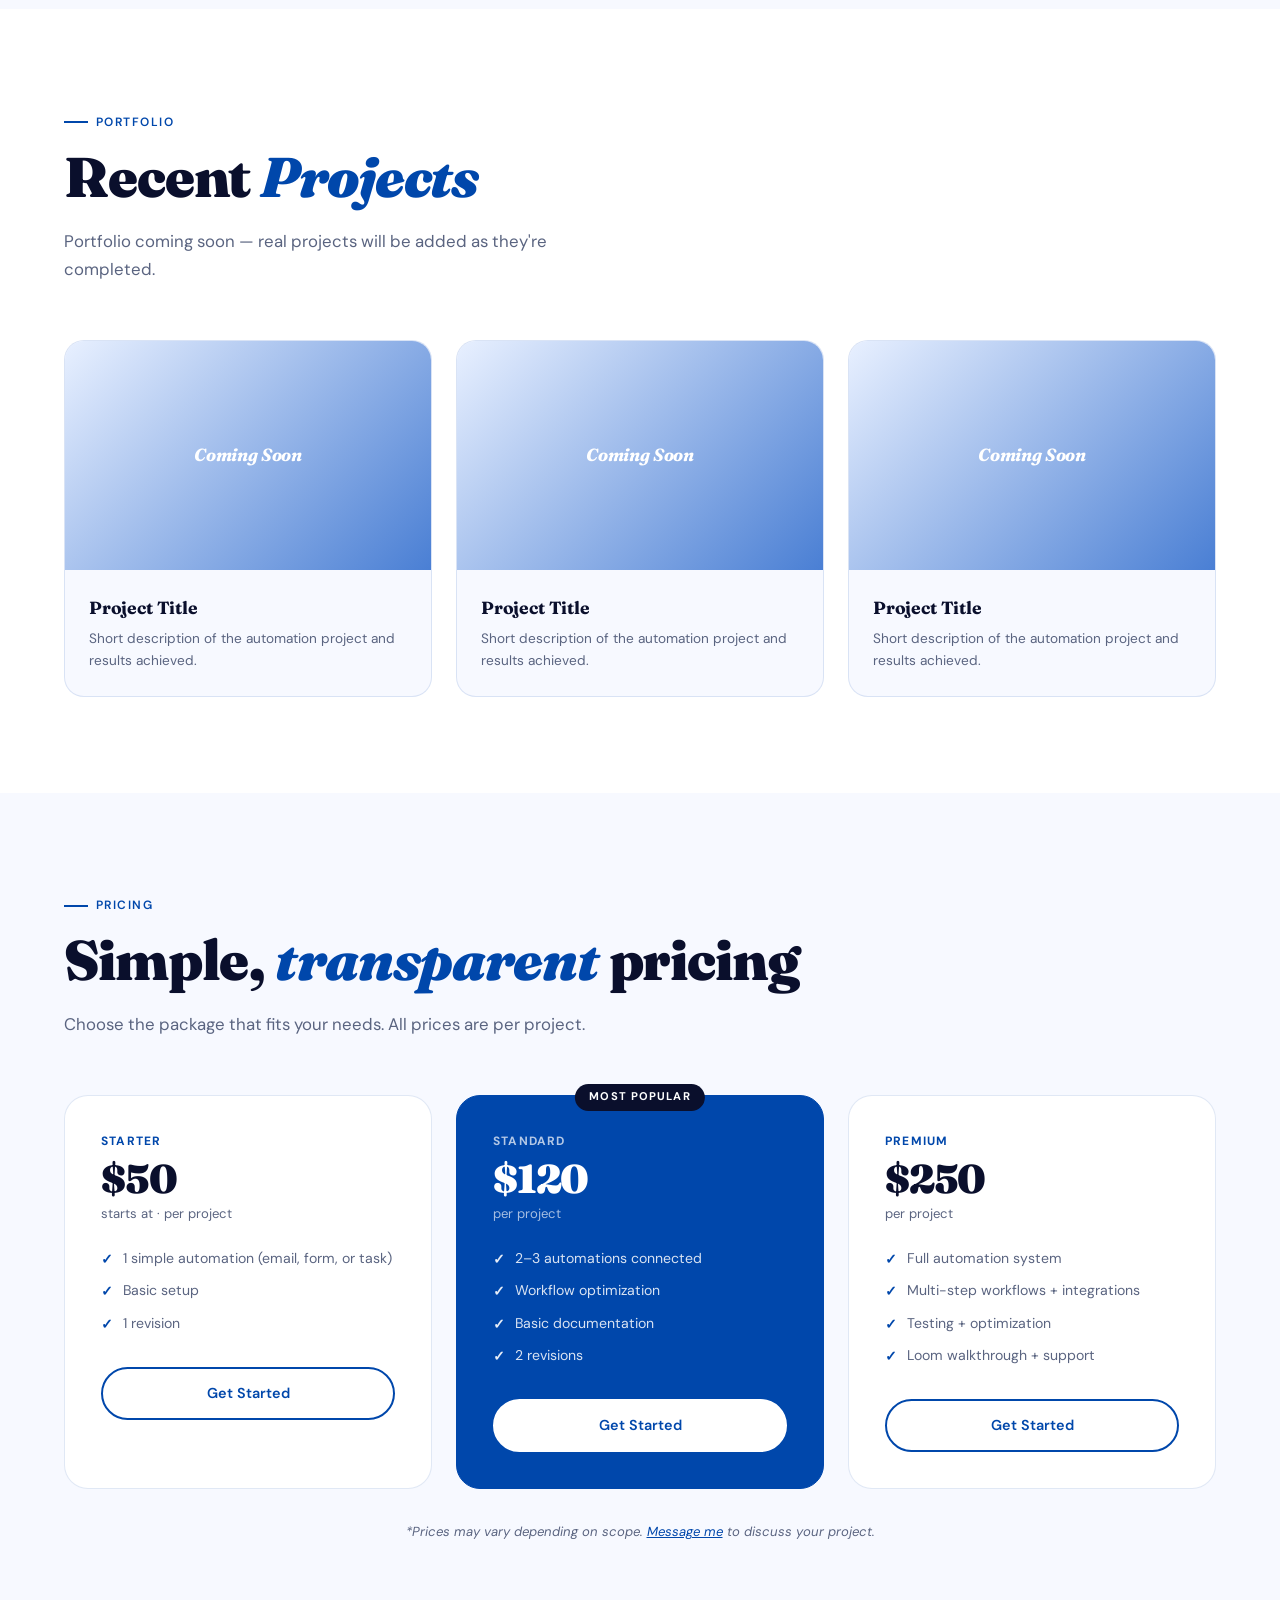
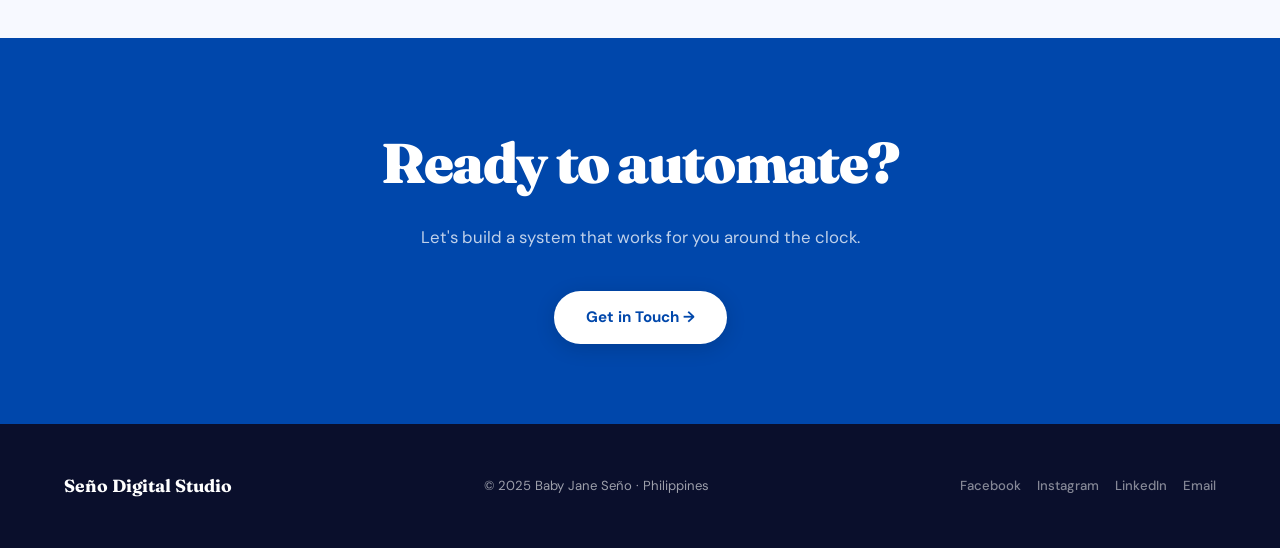
==== commit 3e4cda27: "Update ai-automation.html" ====
--- a/ai-automation.html
+++ b/ai-automation.html
@@ -10,13 +10,13 @@
 <body>
 
 <nav>
-  <a href="index.html" class="nav-logo">Seño Digital Studio</a>
+  <a href="/portfolio/index.html" class="nav-logo">Seño Digital Studio</a>
   <ul class="nav-links">
     <li><a href="/portfolio/index.html">Home</a></li>
-    <li><a href="ai-automation.html">AI Automation</a></li>
-    <li><a href="virtual-assistance.html">Virtual Assistance</a></li>
-    <li><a href="creatives.html">Creatives</a></li>
-    <li><a href="contact.html" class="nav-cta">Let's Talk</a></li>
+    <li><a href="/portfolio/ai-automation.html">AI Automation</a></li>
+    <li><a href="/portfolio/virtual-assistance.html">Virtual Assistance</a></li>
+    <li><a href="/portfolio/creatives.html">Creatives</a></li>
+    <li><a href="/portfolio/contact.html" class="nav-cta">Let's Talk</a></li>
   </ul>
   <button class="hamburger" aria-label="Menu"><span></span><span></span><span></span></button>
 </nav>
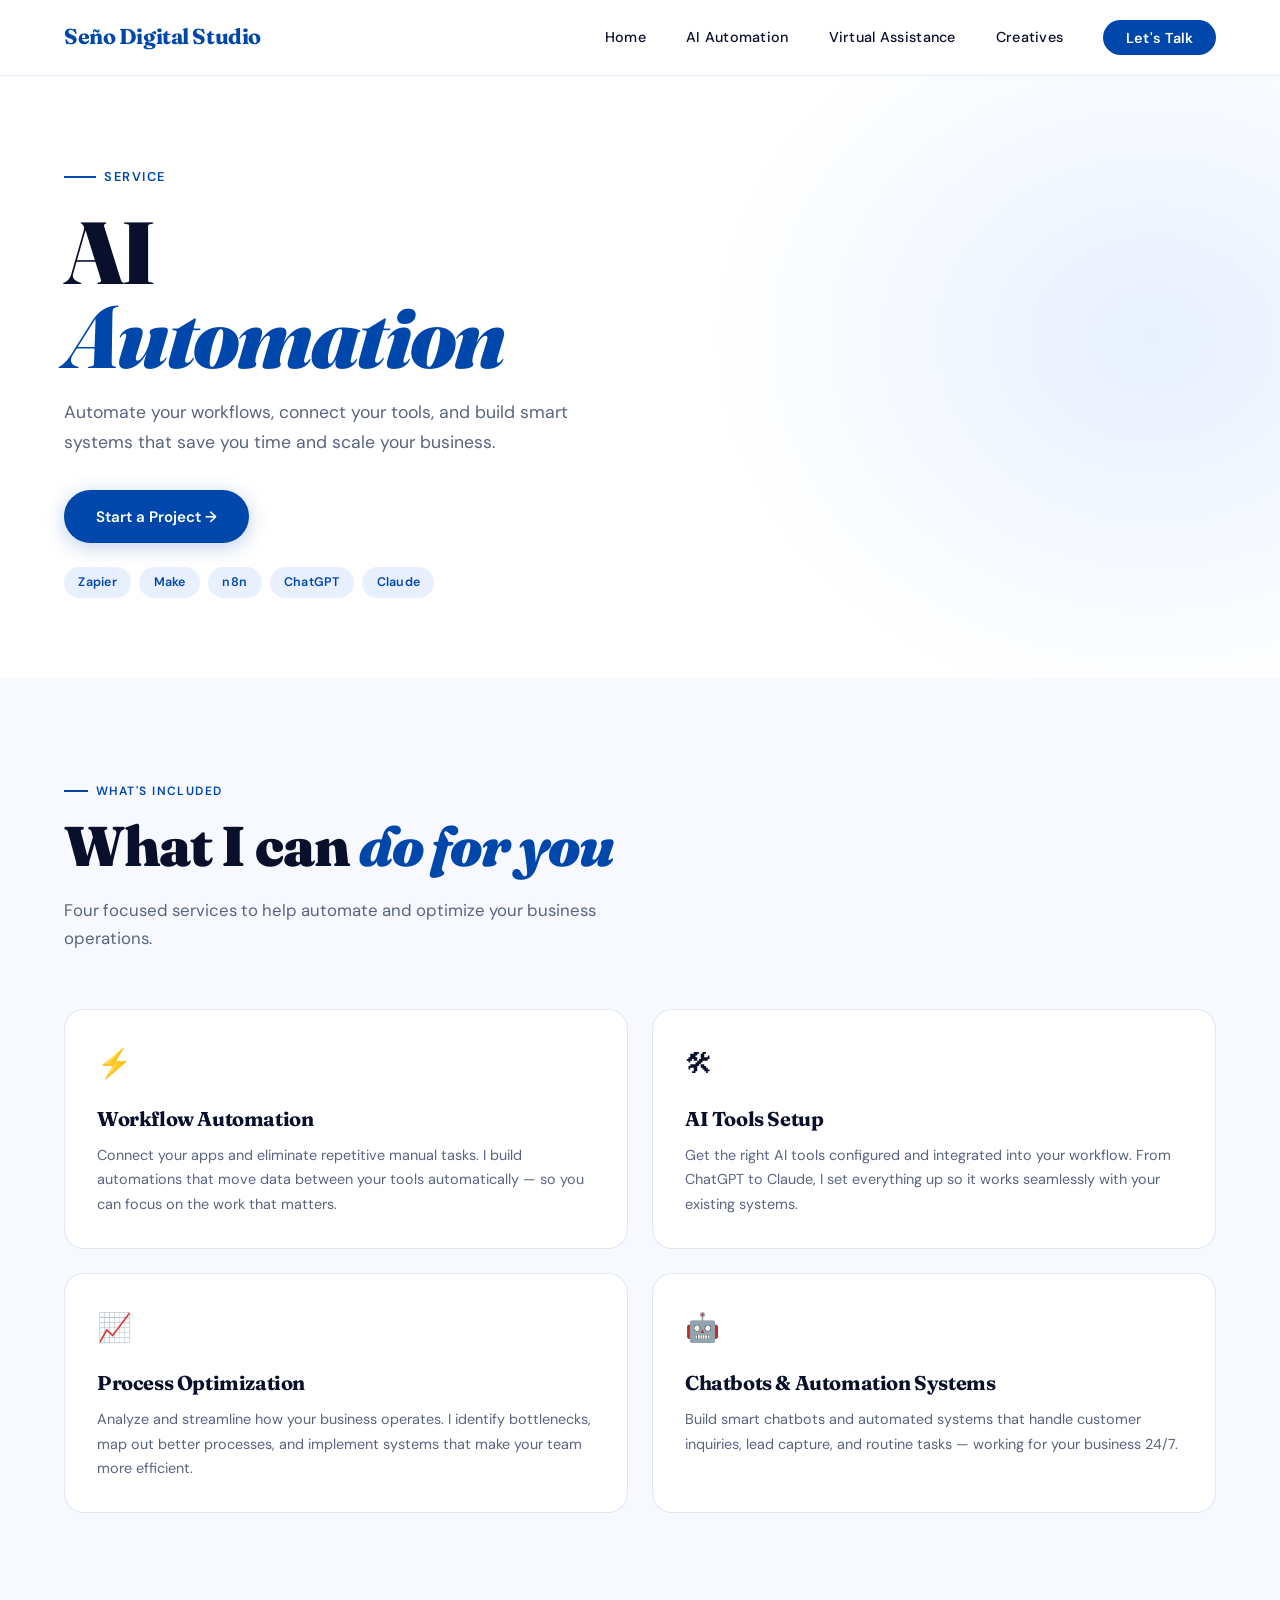
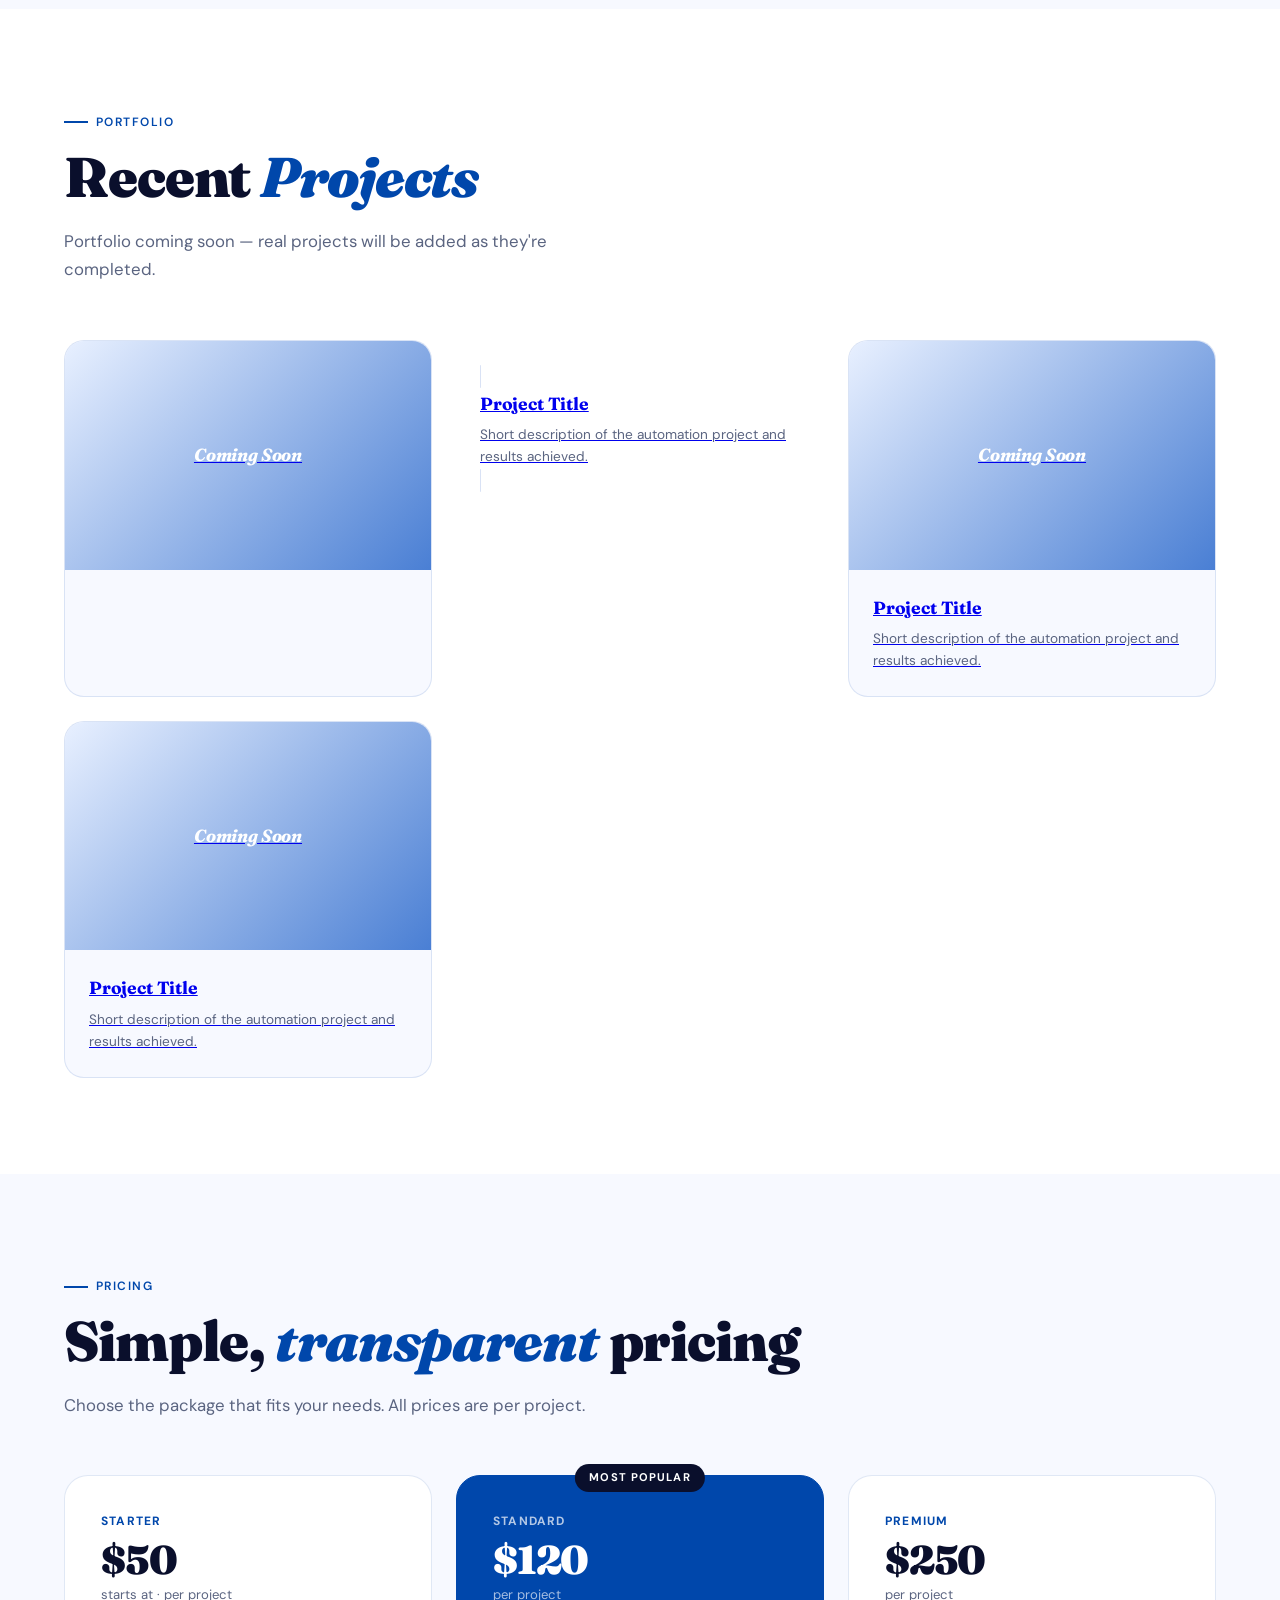
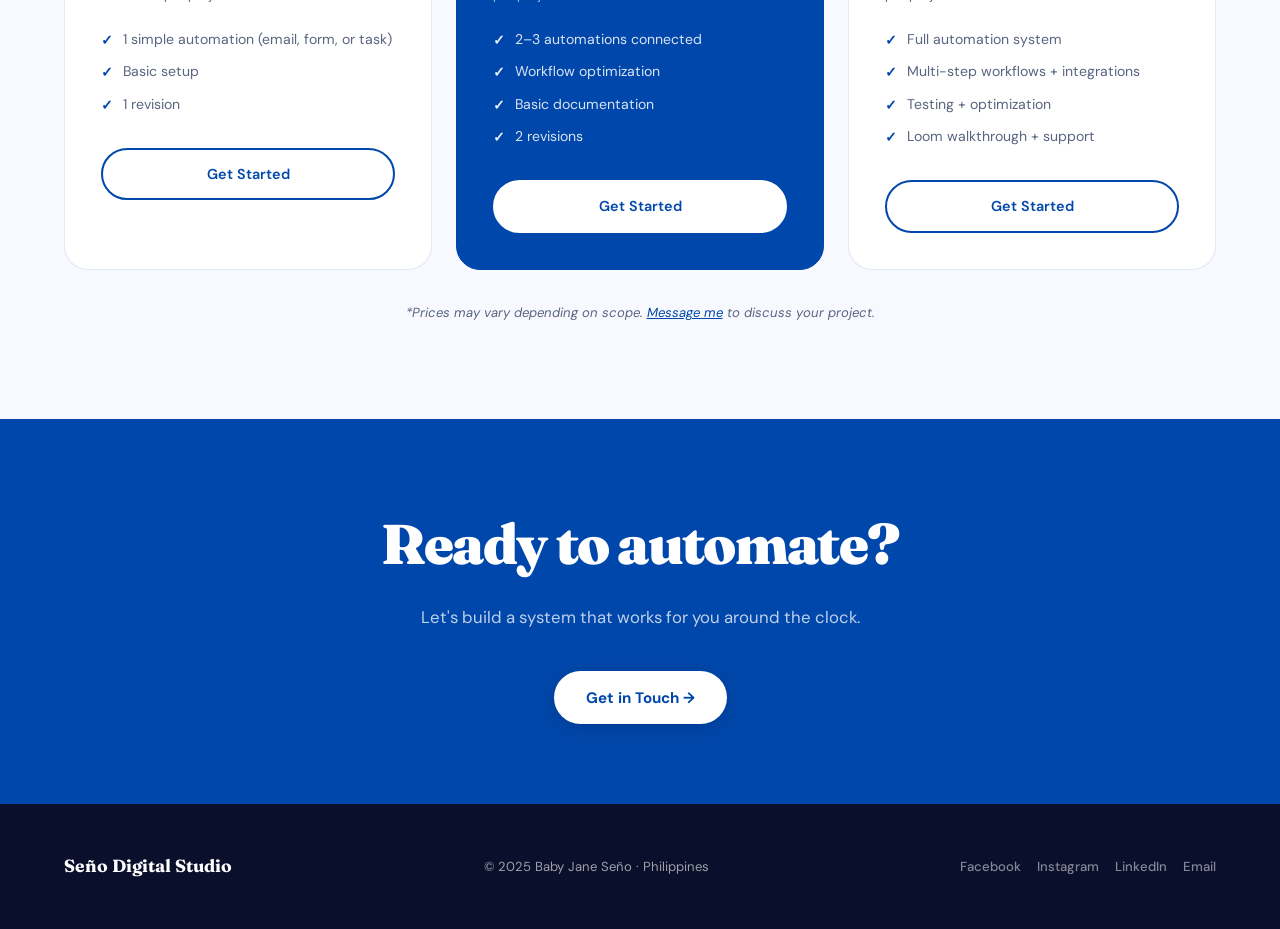
==== commit 60340c68: "Update ai-automation.html" ====
--- a/ai-automation.html
+++ b/ai-automation.html
@@ -81,27 +81,27 @@
   <h2 class="section-title reveal">Recent <em>Projects</em></h2>
   <p class="section-sub reveal">Portfolio coming soon — real projects will be added as they're completed.</p>
   <div class="portfolio-grid">
-    <div class="portfolio-card reveal" data-delay="0">
+    <a href="YOUR_GOOGLE_DRIVE_LINK" target="_blank" class="portfolio-card reveal" data-delay="0">
+      <div class="portfolio-thumb">Coming Soon</div>
+      <div class="portfolio-info">
+        <h4>Project Title</h4>
+        <p>Short description of the automation project and results achieved.</p>
+      </a>
+    </div>
+    <a href="YOUR_GOOGLE_DRIVE_LINK" target="_blank" class="portfolio-card reveal" data-delay="100">
       <div class="portfolio-thumb">Coming Soon</div>
       <div class="portfolio-info">
         <h4>Project Title</h4>
         <p>Short description of the automation project and results achieved.</p>
       </div>
-    </div>
-    <div class="portfolio-card reveal" data-delay="100">
+    </a>
+   <a href="YOUR_GOOGLE_DRIVE_LINK" target="_blank" class="portfolio-card reveal" data-delay="200">
       <div class="portfolio-thumb">Coming Soon</div>
       <div class="portfolio-info">
         <h4>Project Title</h4>
         <p>Short description of the automation project and results achieved.</p>
       </div>
-    </div>
-    <div class="portfolio-card reveal" data-delay="200">
-      <div class="portfolio-thumb">Coming Soon</div>
-      <div class="portfolio-info">
-        <h4>Project Title</h4>
-        <p>Short description of the automation project and results achieved.</p>
-      </div>
-    </div>
+    </a>
   </div>
 </section>
 
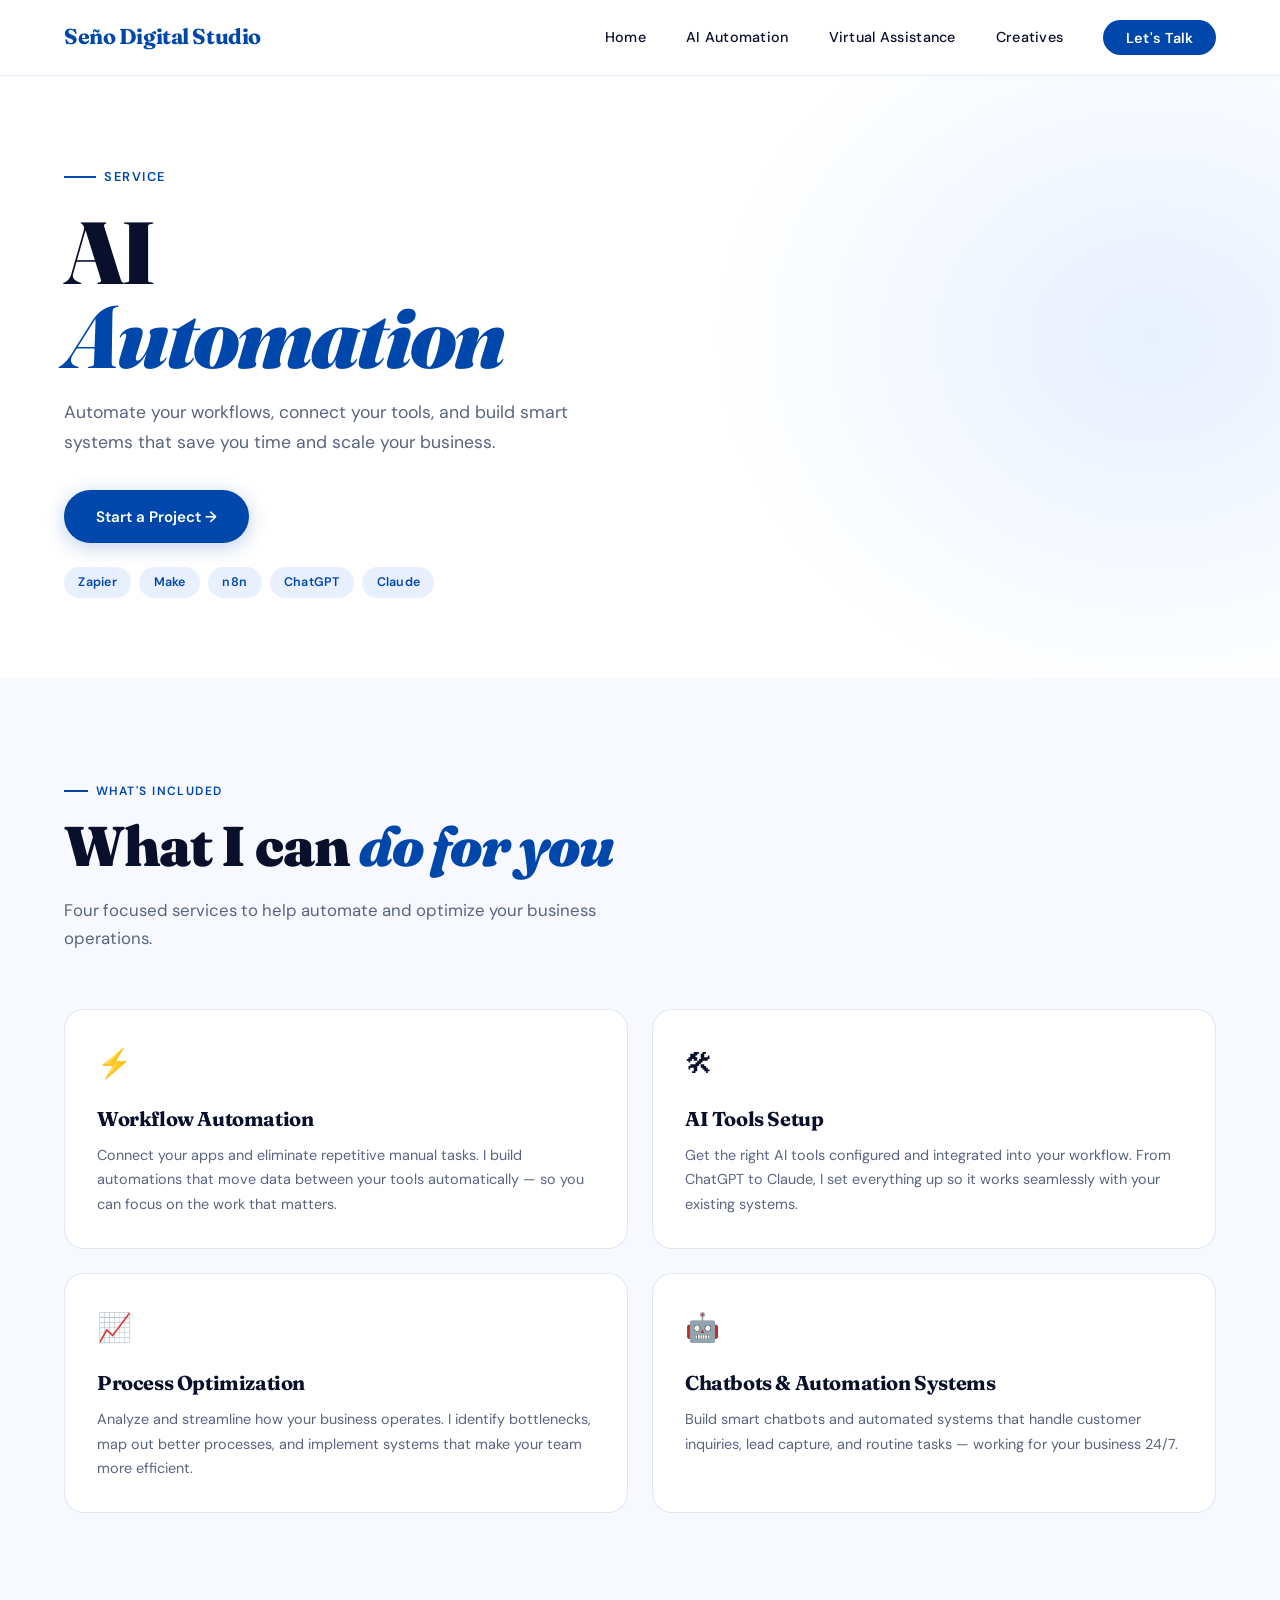
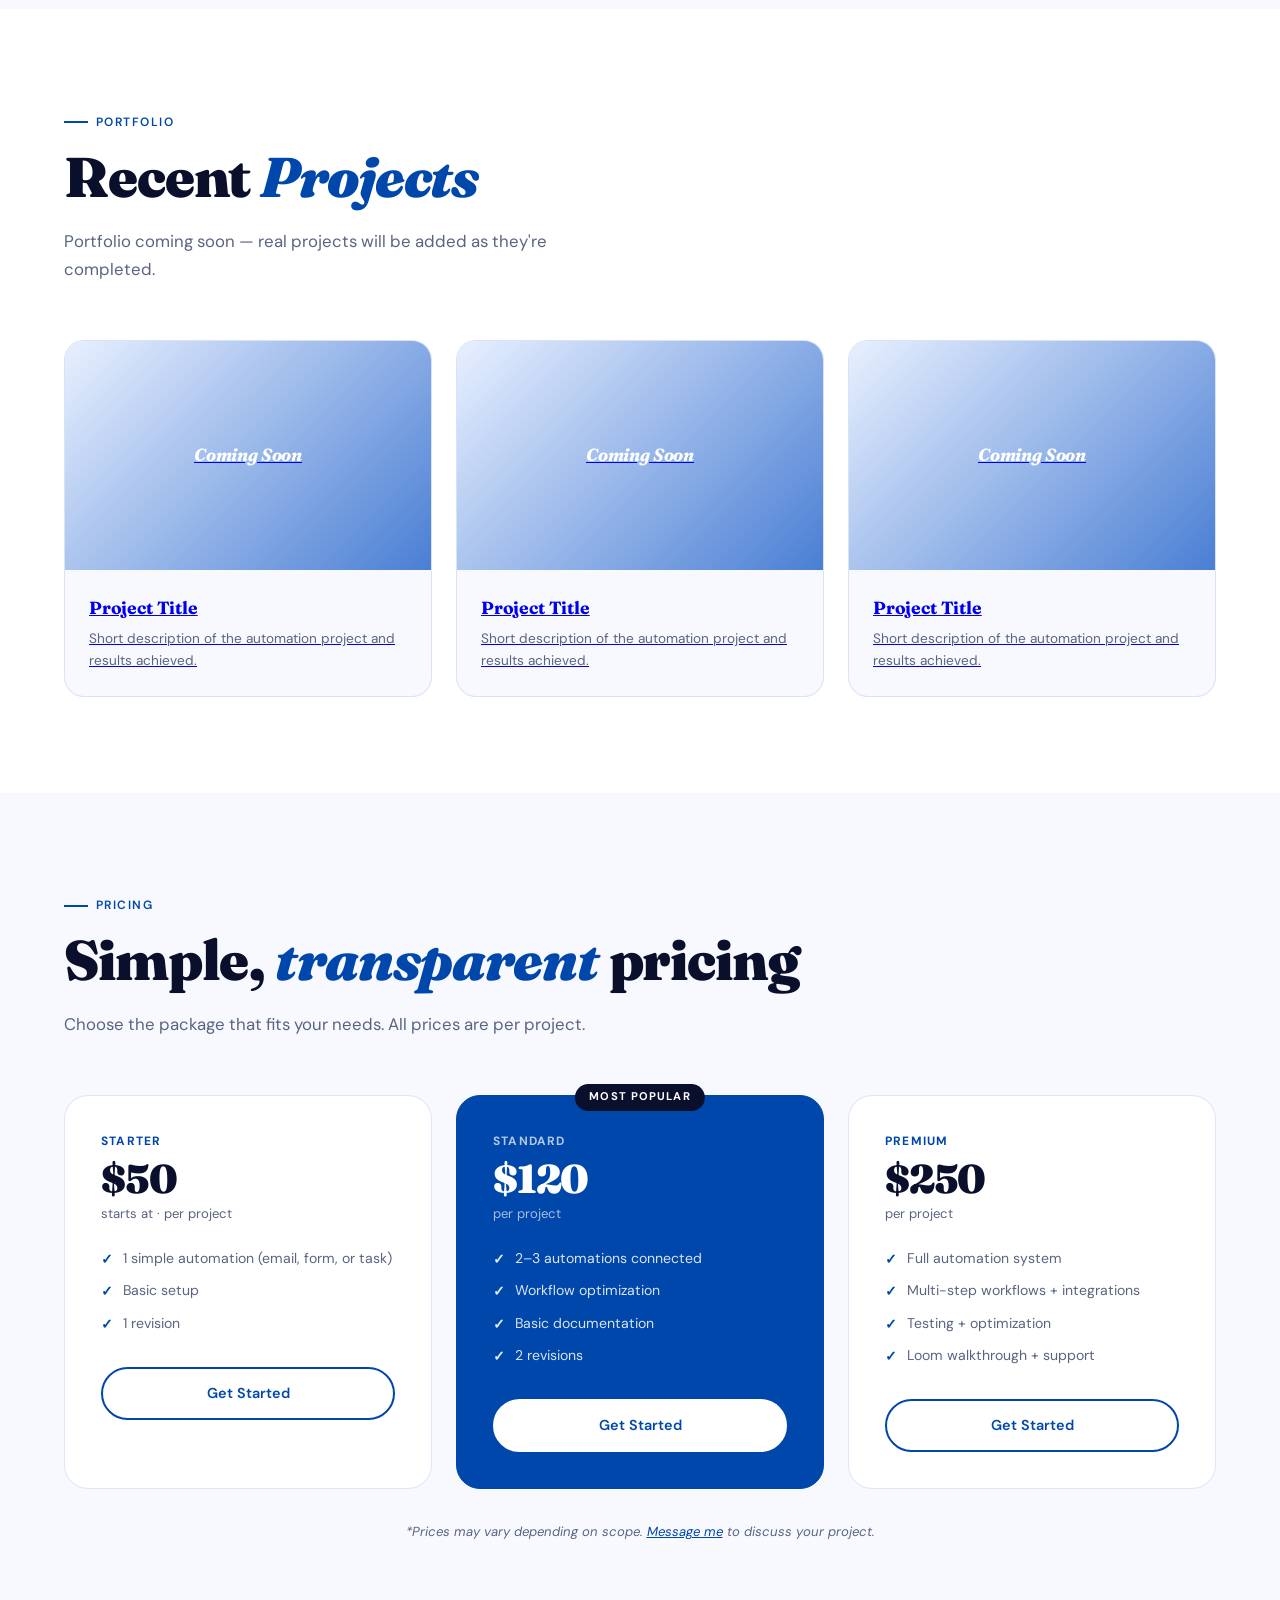
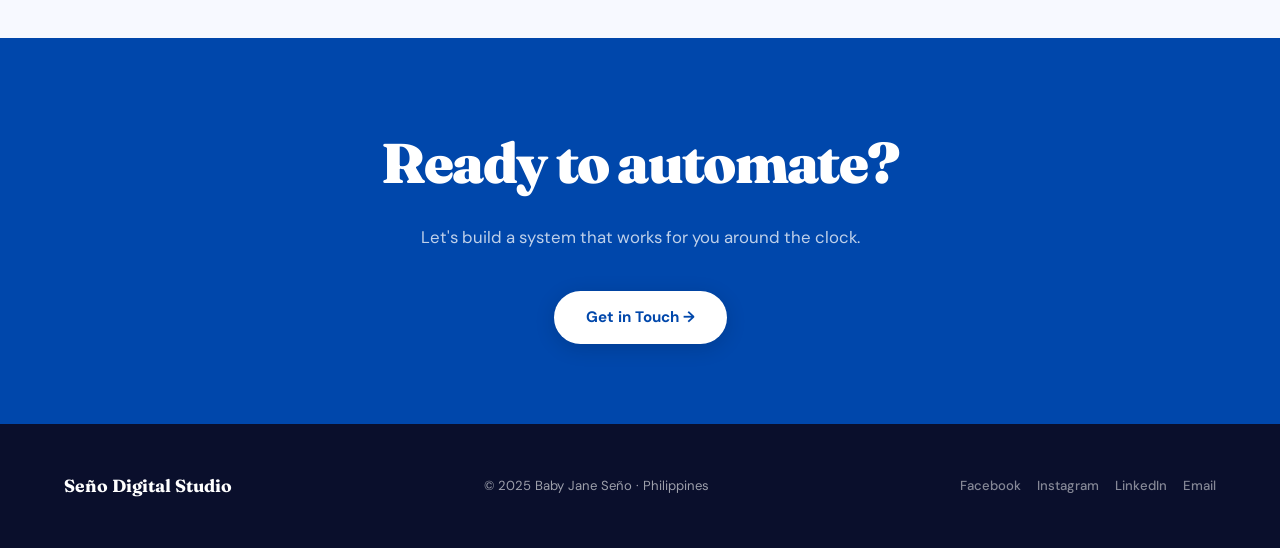
==== commit 2cd31b17: "Update ai-automation.html" ====
--- a/ai-automation.html
+++ b/ai-automation.html
@@ -86,8 +86,8 @@
       <div class="portfolio-info">
         <h4>Project Title</h4>
         <p>Short description of the automation project and results achieved.</p>
-      </a>
-    </div>
+      </div>
+    </a>
     <a href="YOUR_GOOGLE_DRIVE_LINK" target="_blank" class="portfolio-card reveal" data-delay="100">
       <div class="portfolio-thumb">Coming Soon</div>
       <div class="portfolio-info">
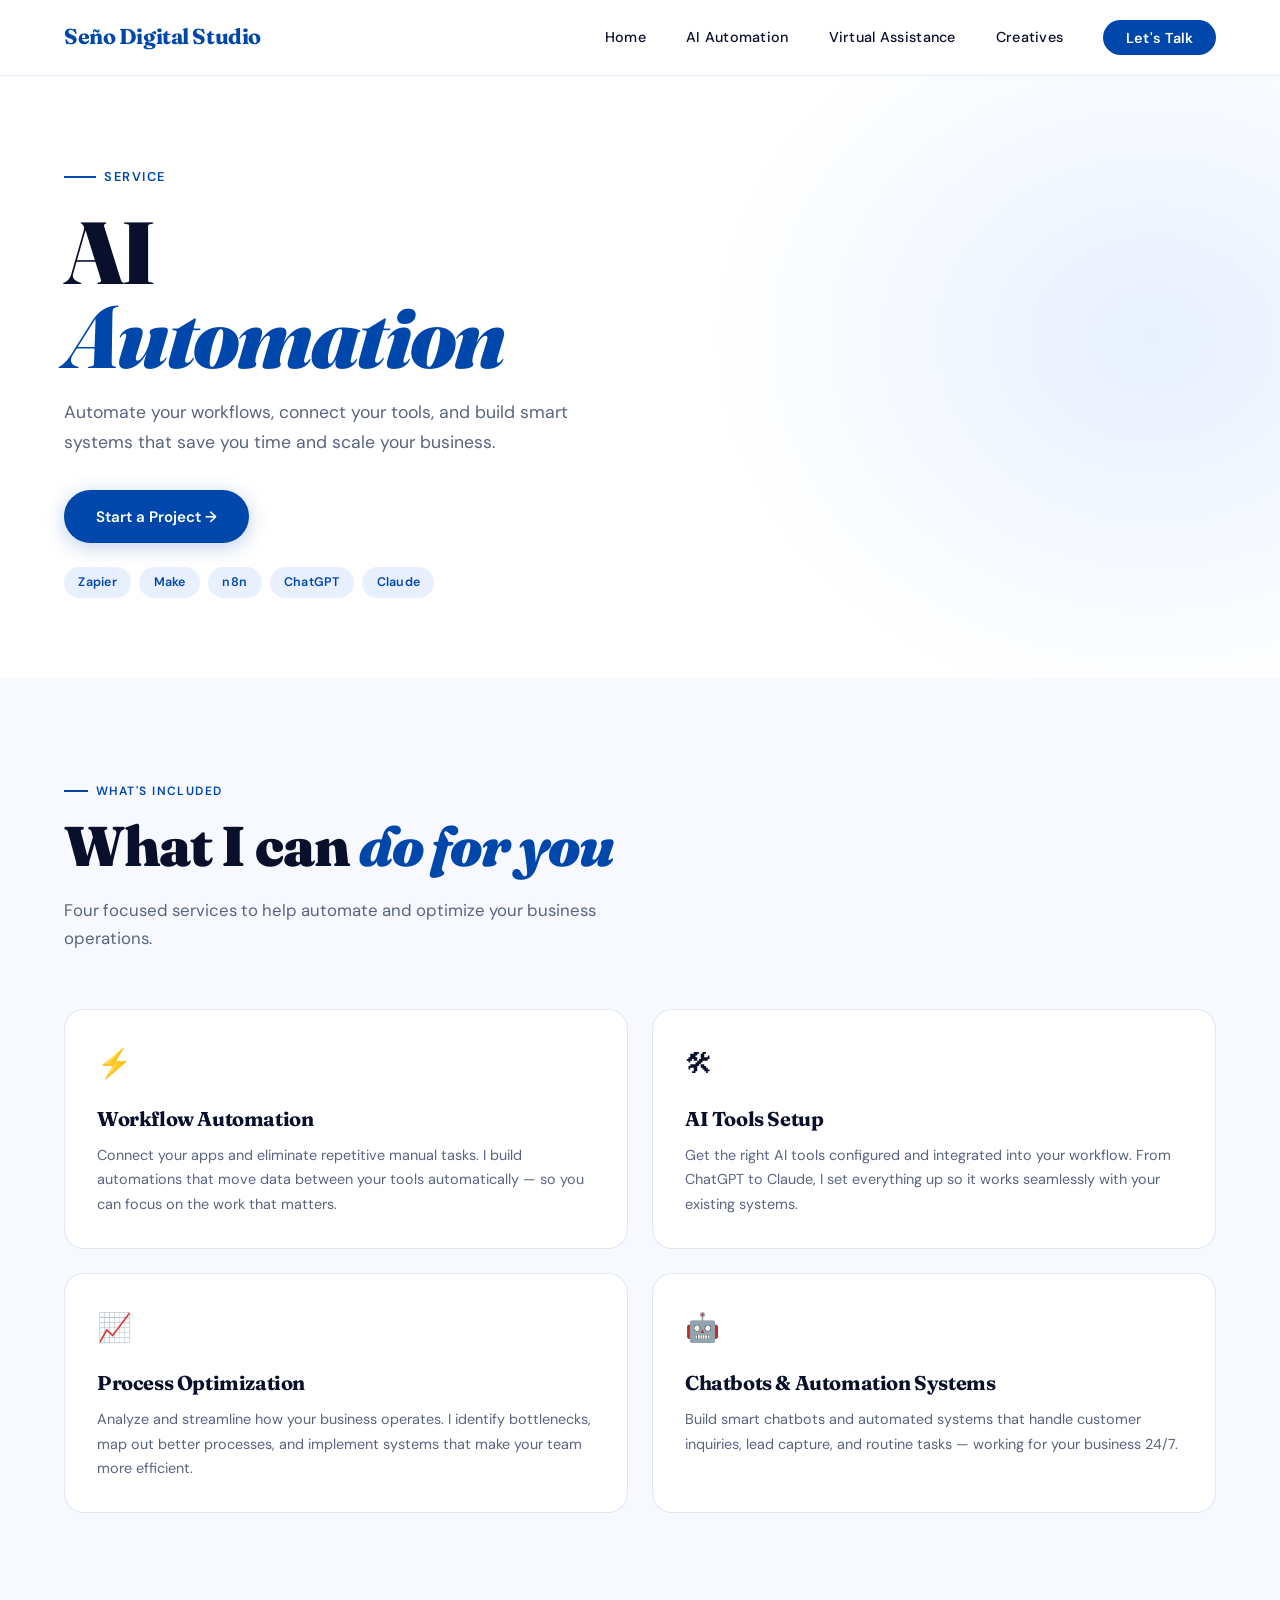
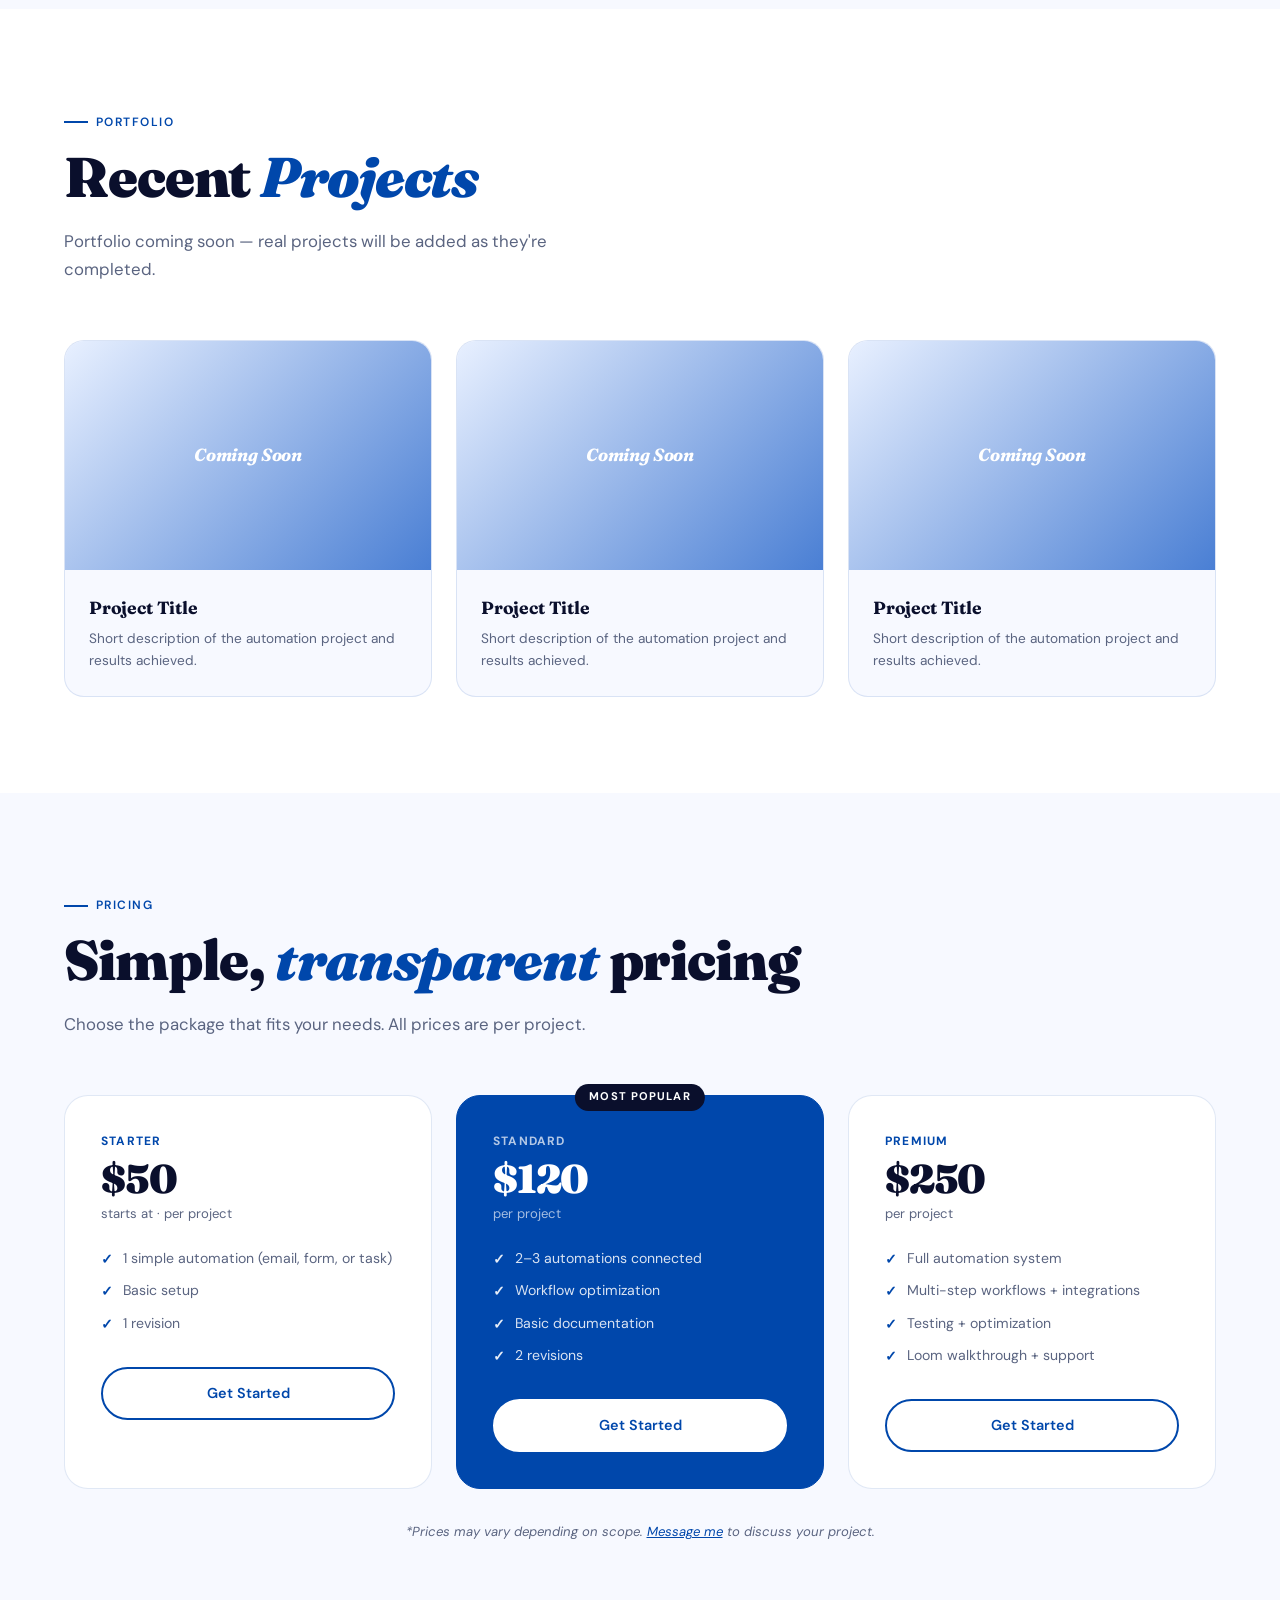
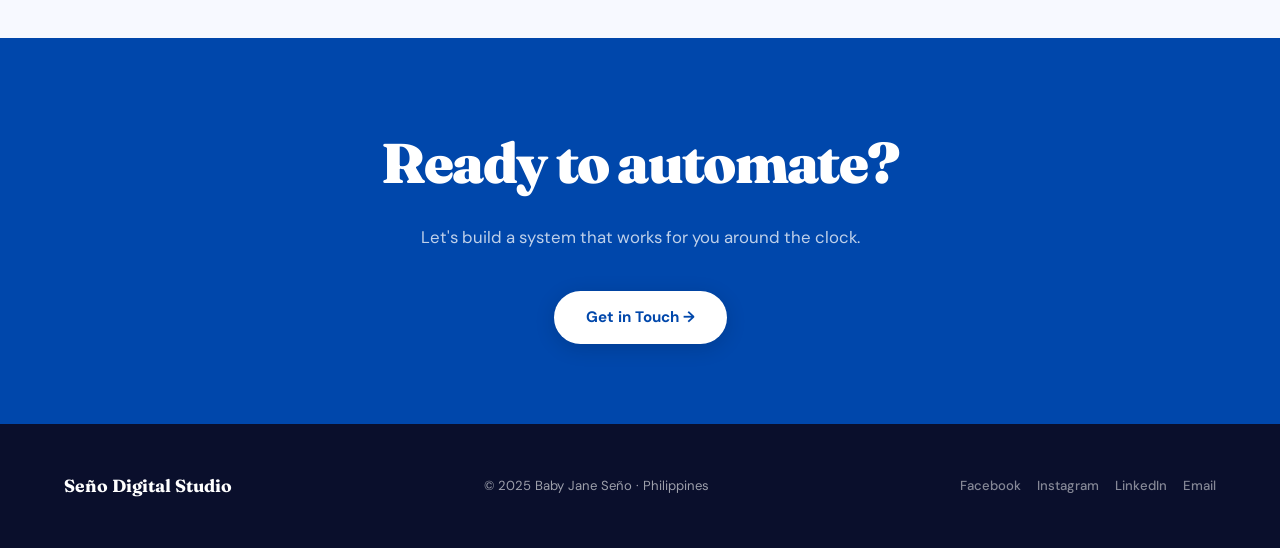
==== commit 4f0c5d9f: "Update ai-automation.html" ====
--- a/ai-automation.html
+++ b/ai-automation.html
@@ -6,6 +6,15 @@
   <title>AI Automation — Seño Digital Studio</title>
   <meta name="description" content="AI Automation services: workflow automation, AI tools setup, process optimization, and chatbots. Starts at $50.">
   <link rel="stylesheet" href="styles.css" />
+  <!-- Google tag (gtag.js) -->
+<script async src="https://www.googletagmanager.com/gtag/js?id=G-JZ7YSRFRRG"></script>
+<script>
+  window.dataLayer = window.dataLayer || [];
+  function gtag(){dataLayer.push(arguments);}
+  gtag('js', new Date());
+
+  gtag('config', 'G-JZ7YSRFRRG');
+</script>
 </head>
 <body>
 
@@ -81,21 +90,21 @@
   <h2 class="section-title reveal">Recent <em>Projects</em></h2>
   <p class="section-sub reveal">Portfolio coming soon — real projects will be added as they're completed.</p>
   <div class="portfolio-grid">
-    <a href="YOUR_GOOGLE_DRIVE_LINK" target="_blank" class="portfolio-card reveal" data-delay="0">
+    <a href="https://drive.google.com/drive/folders/18SgR3HcQ2qTq6Qzl0Yf11lqsVEZnztPC?usp=sharing" target="_blank" class="portfolio-card reveal" data-delay="0">
       <div class="portfolio-thumb">Coming Soon</div>
       <div class="portfolio-info">
         <h4>Project Title</h4>
         <p>Short description of the automation project and results achieved.</p>
       </div>
     </a>
-    <a href="YOUR_GOOGLE_DRIVE_LINK" target="_blank" class="portfolio-card reveal" data-delay="100">
+    <a href="https://drive.google.com/drive/folders/18SgR3HcQ2qTq6Qzl0Yf11lqsVEZnztPC?usp=sharingK" target="_blank" class="portfolio-card reveal" data-delay="100">
       <div class="portfolio-thumb">Coming Soon</div>
       <div class="portfolio-info">
         <h4>Project Title</h4>
         <p>Short description of the automation project and results achieved.</p>
       </div>
     </a>
-   <a href="YOUR_GOOGLE_DRIVE_LINK" target="_blank" class="portfolio-card reveal" data-delay="200">
+   <a href="https://drive.google.com/drive/folders/18SgR3HcQ2qTq6Qzl0Yf11lqsVEZnztPC?usp=sharing" target="_blank" class="portfolio-card reveal" data-delay="200">
       <div class="portfolio-thumb">Coming Soon</div>
       <div class="portfolio-info">
         <h4>Project Title</h4>
--- a/styles.css
+++ b/styles.css
@@ -535,6 +535,8 @@
   border-radius: 1.25rem;
   overflow: hidden;
   transition: transform var(--transition), box-shadow var(--transition);
+  text-decoration: none;
+  color: inherit;
 }
 
 .portfolio-card:hover { transform: translateY(-4px); box-shadow: var(--shadow-hover); }
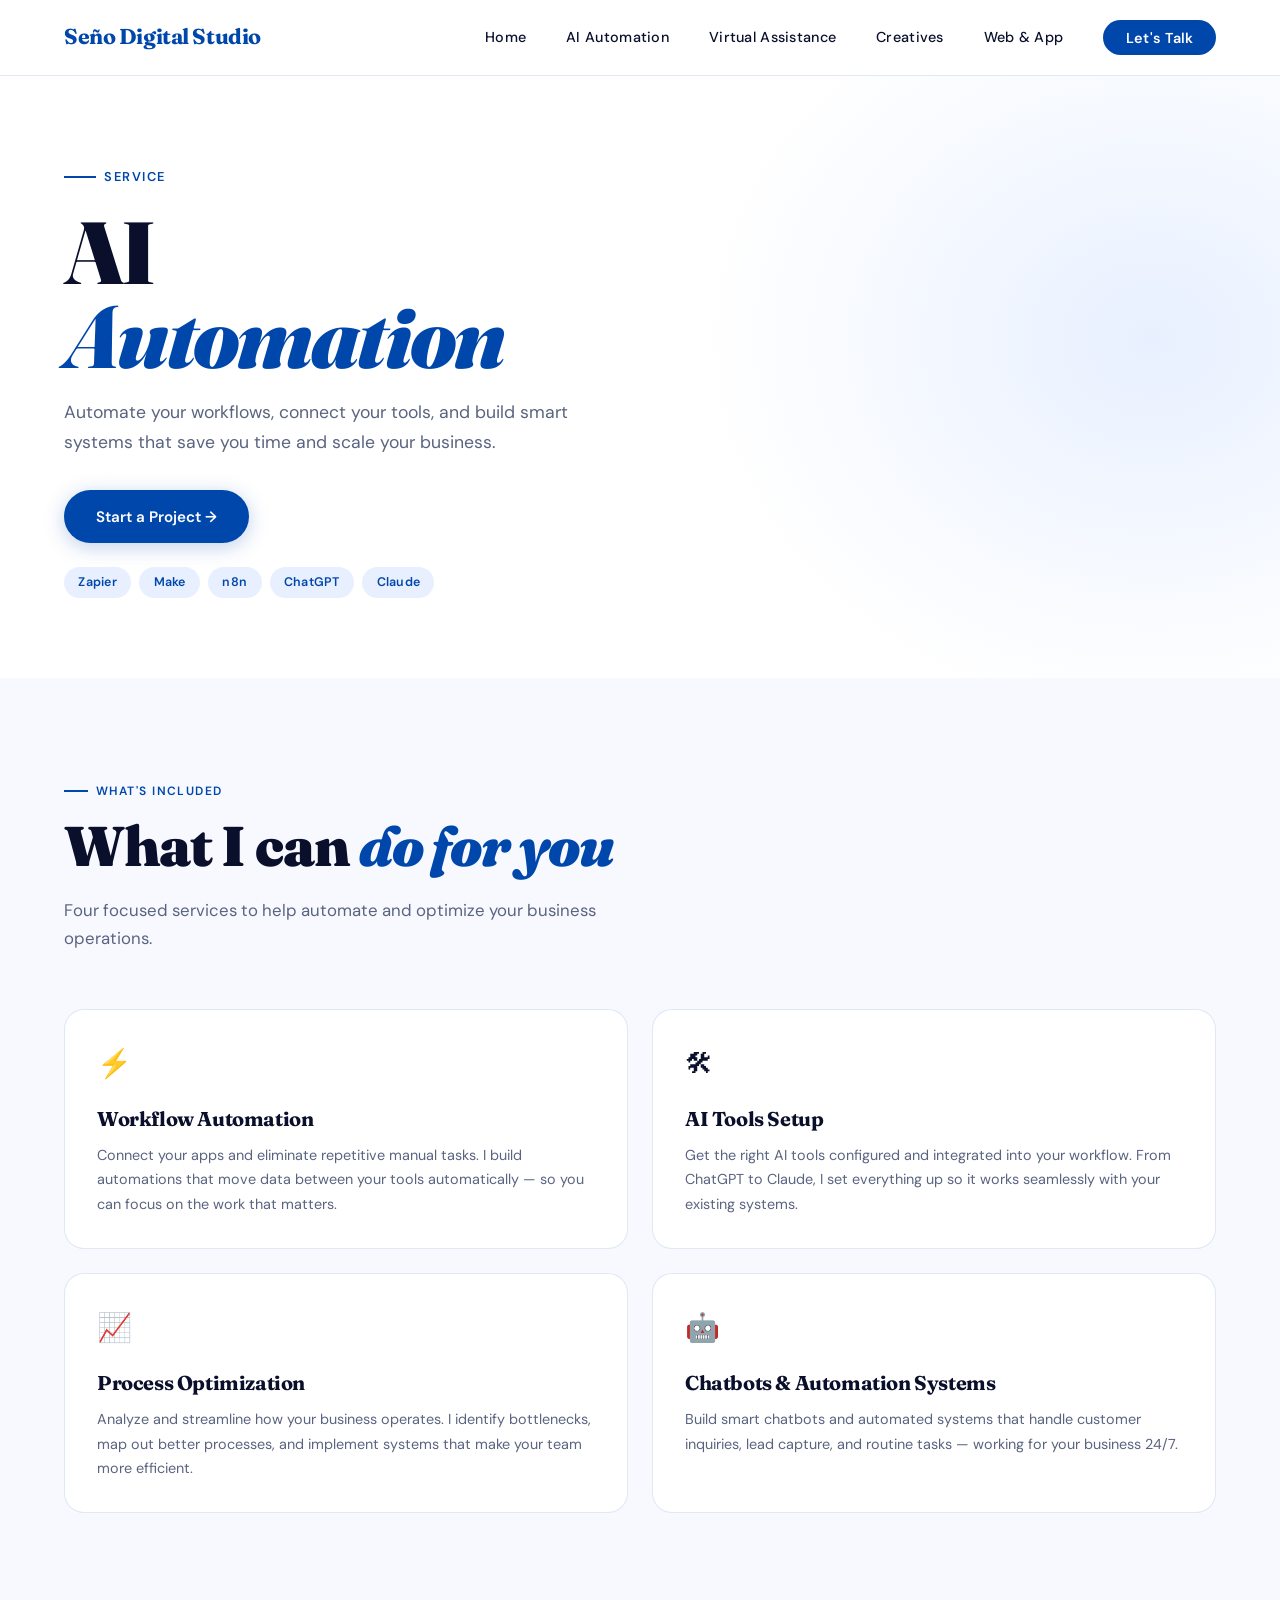
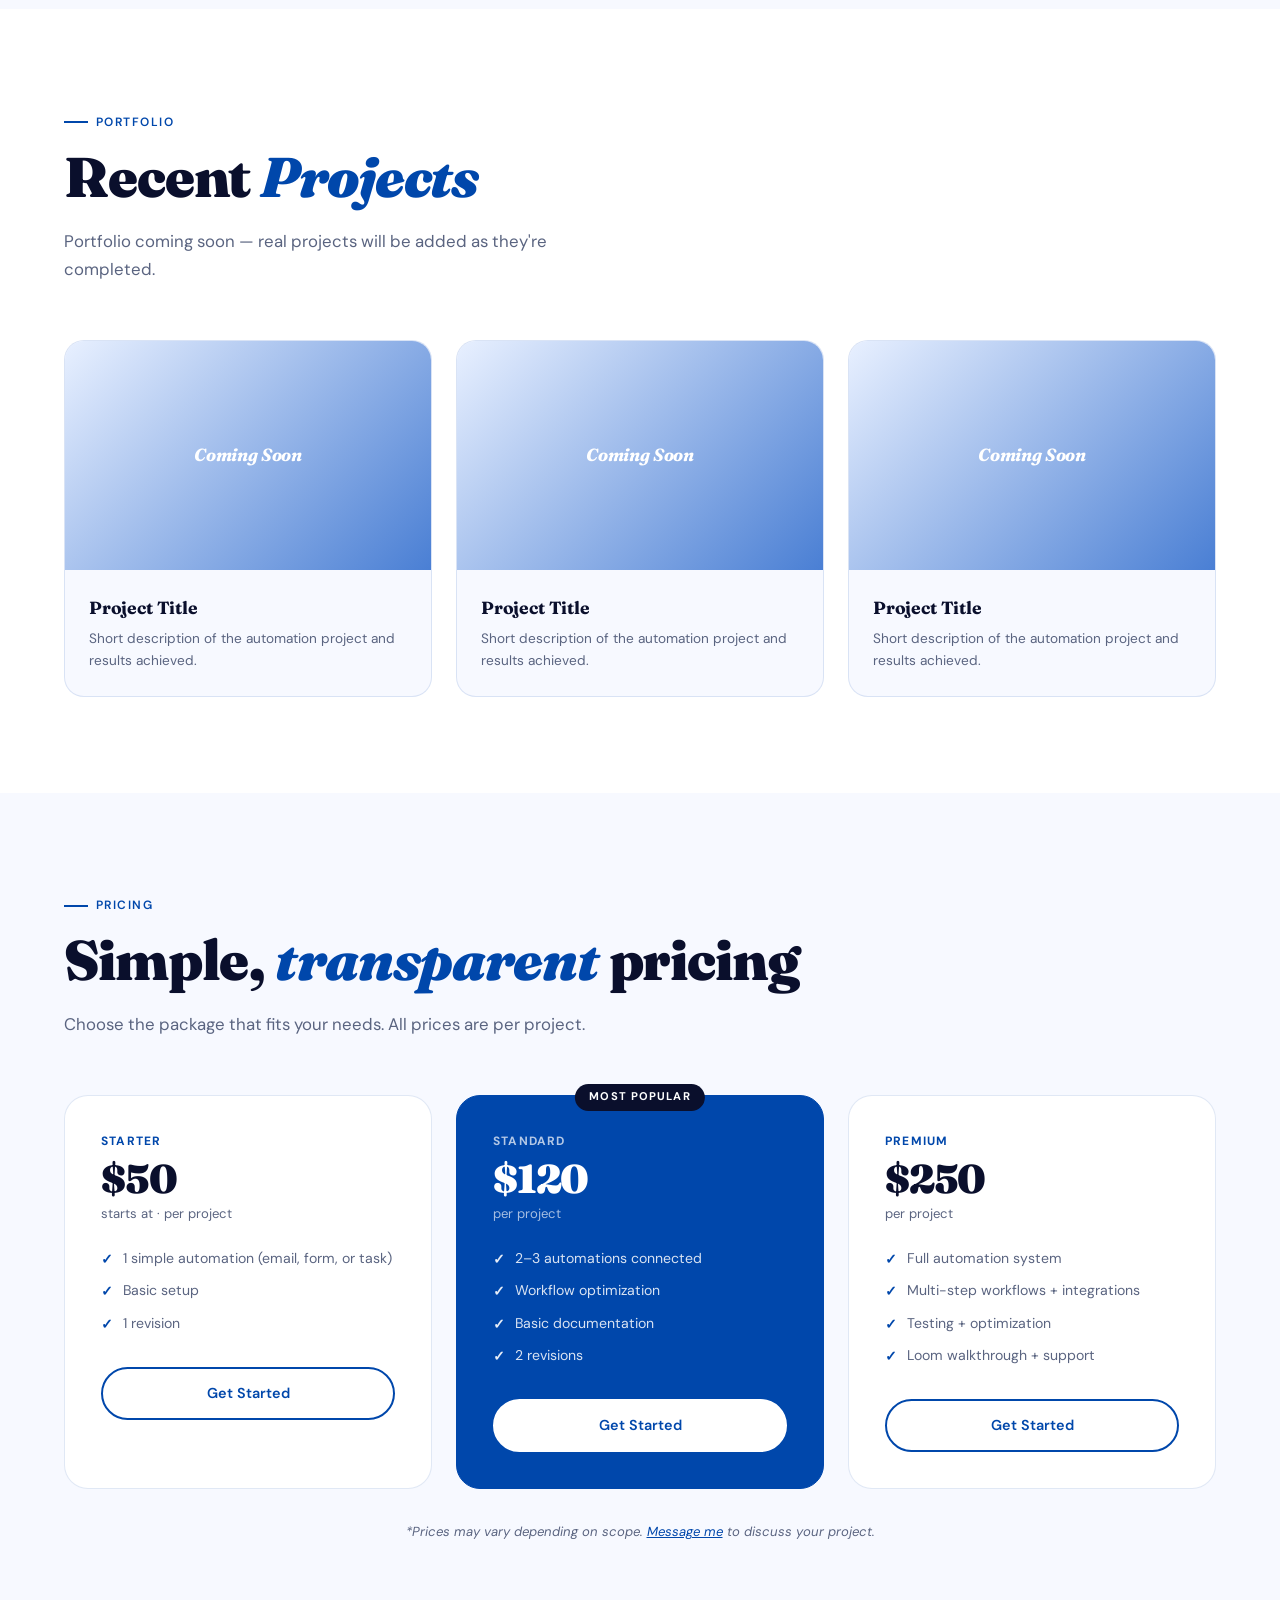
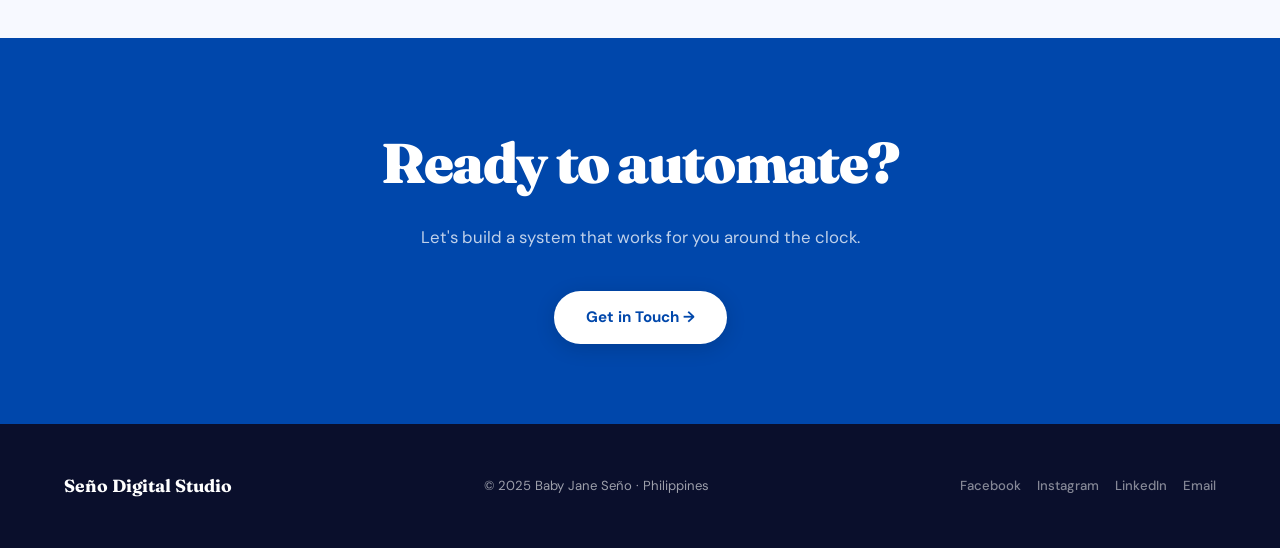
==== commit ad19f3d9: "Update ai-automation.html" ====
--- a/ai-automation.html
+++ b/ai-automation.html
@@ -25,6 +25,7 @@
     <li><a href="/portfolio/ai-automation.html">AI Automation</a></li>
     <li><a href="/portfolio/virtual-assistance.html">Virtual Assistance</a></li>
     <li><a href="/portfolio/creatives.html">Creatives</a></li>
+    <li><a href="/portfolio/web-app-development.html">Web & App</a></li>
     <li><a href="/portfolio/contact.html" class="nav-cta">Let's Talk</a></li>
   </ul>
   <button class="hamburger" aria-label="Menu"><span></span><span></span><span></span></button>
